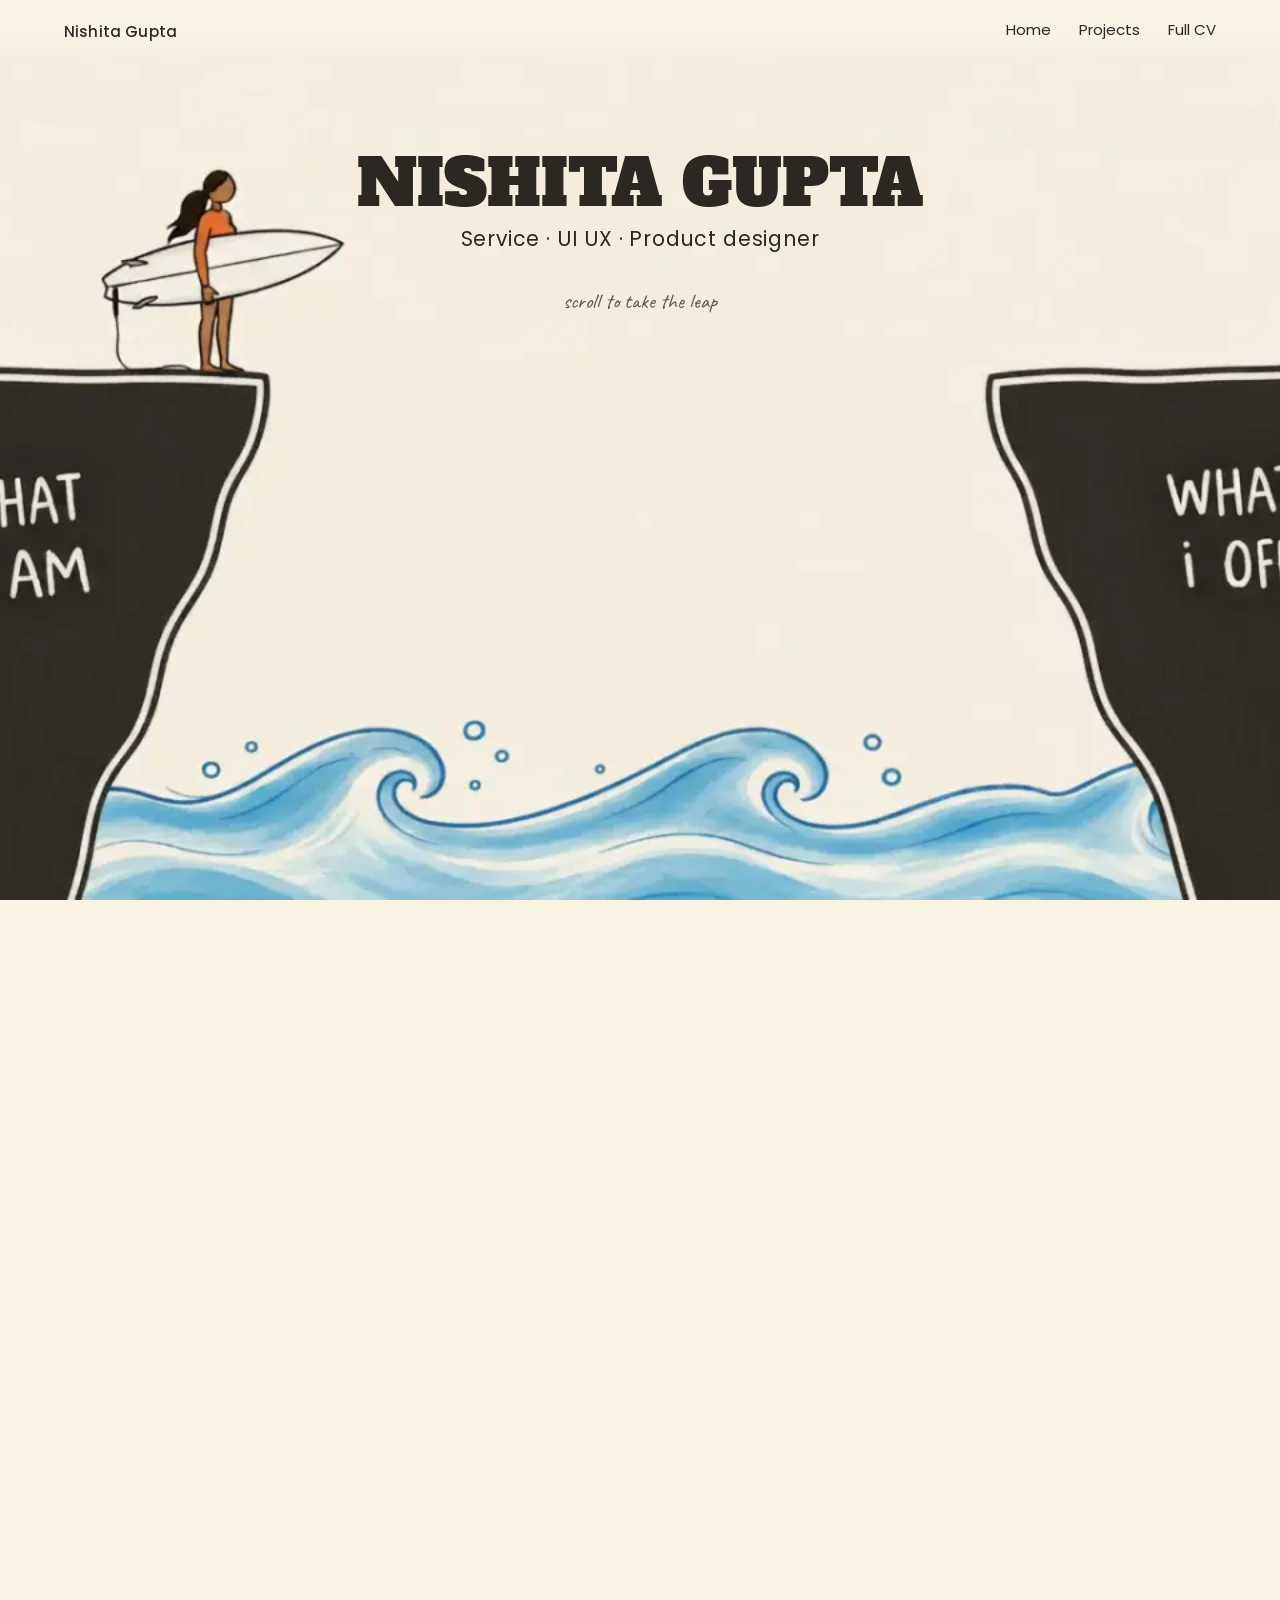
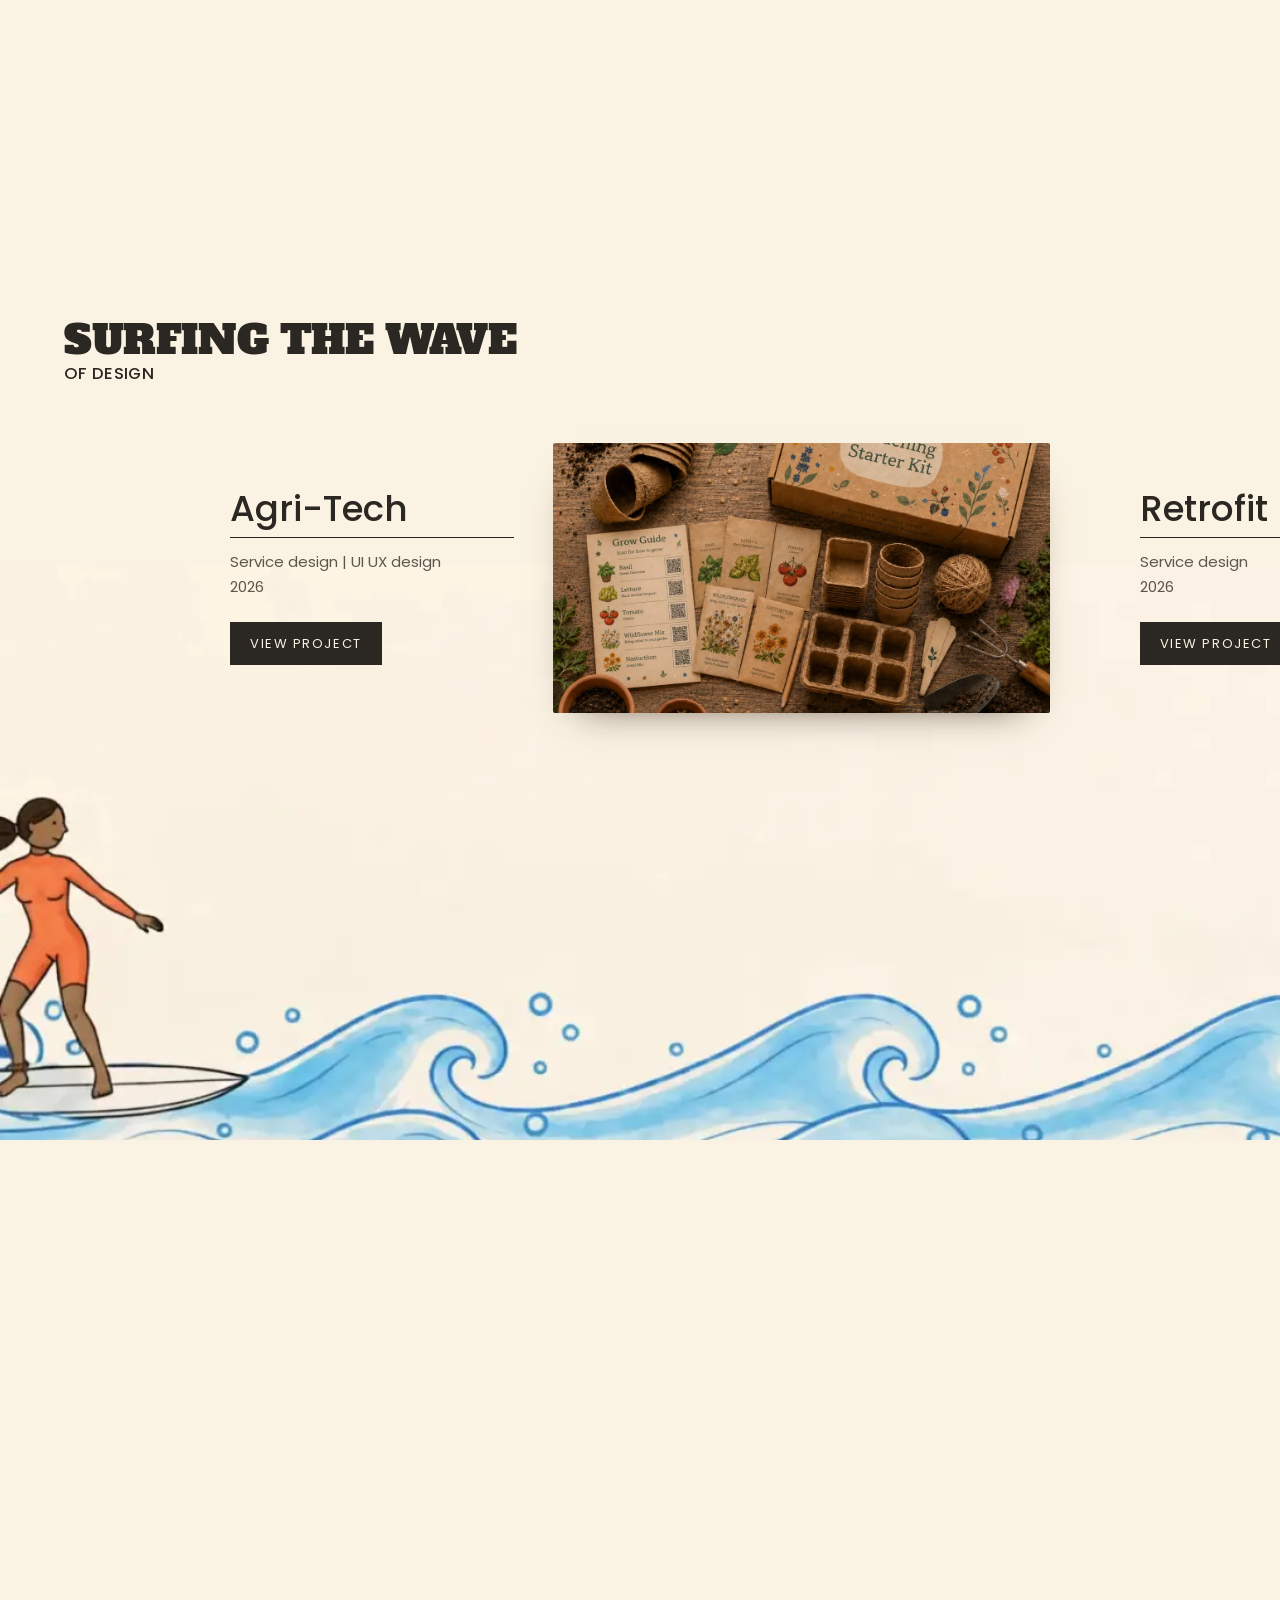
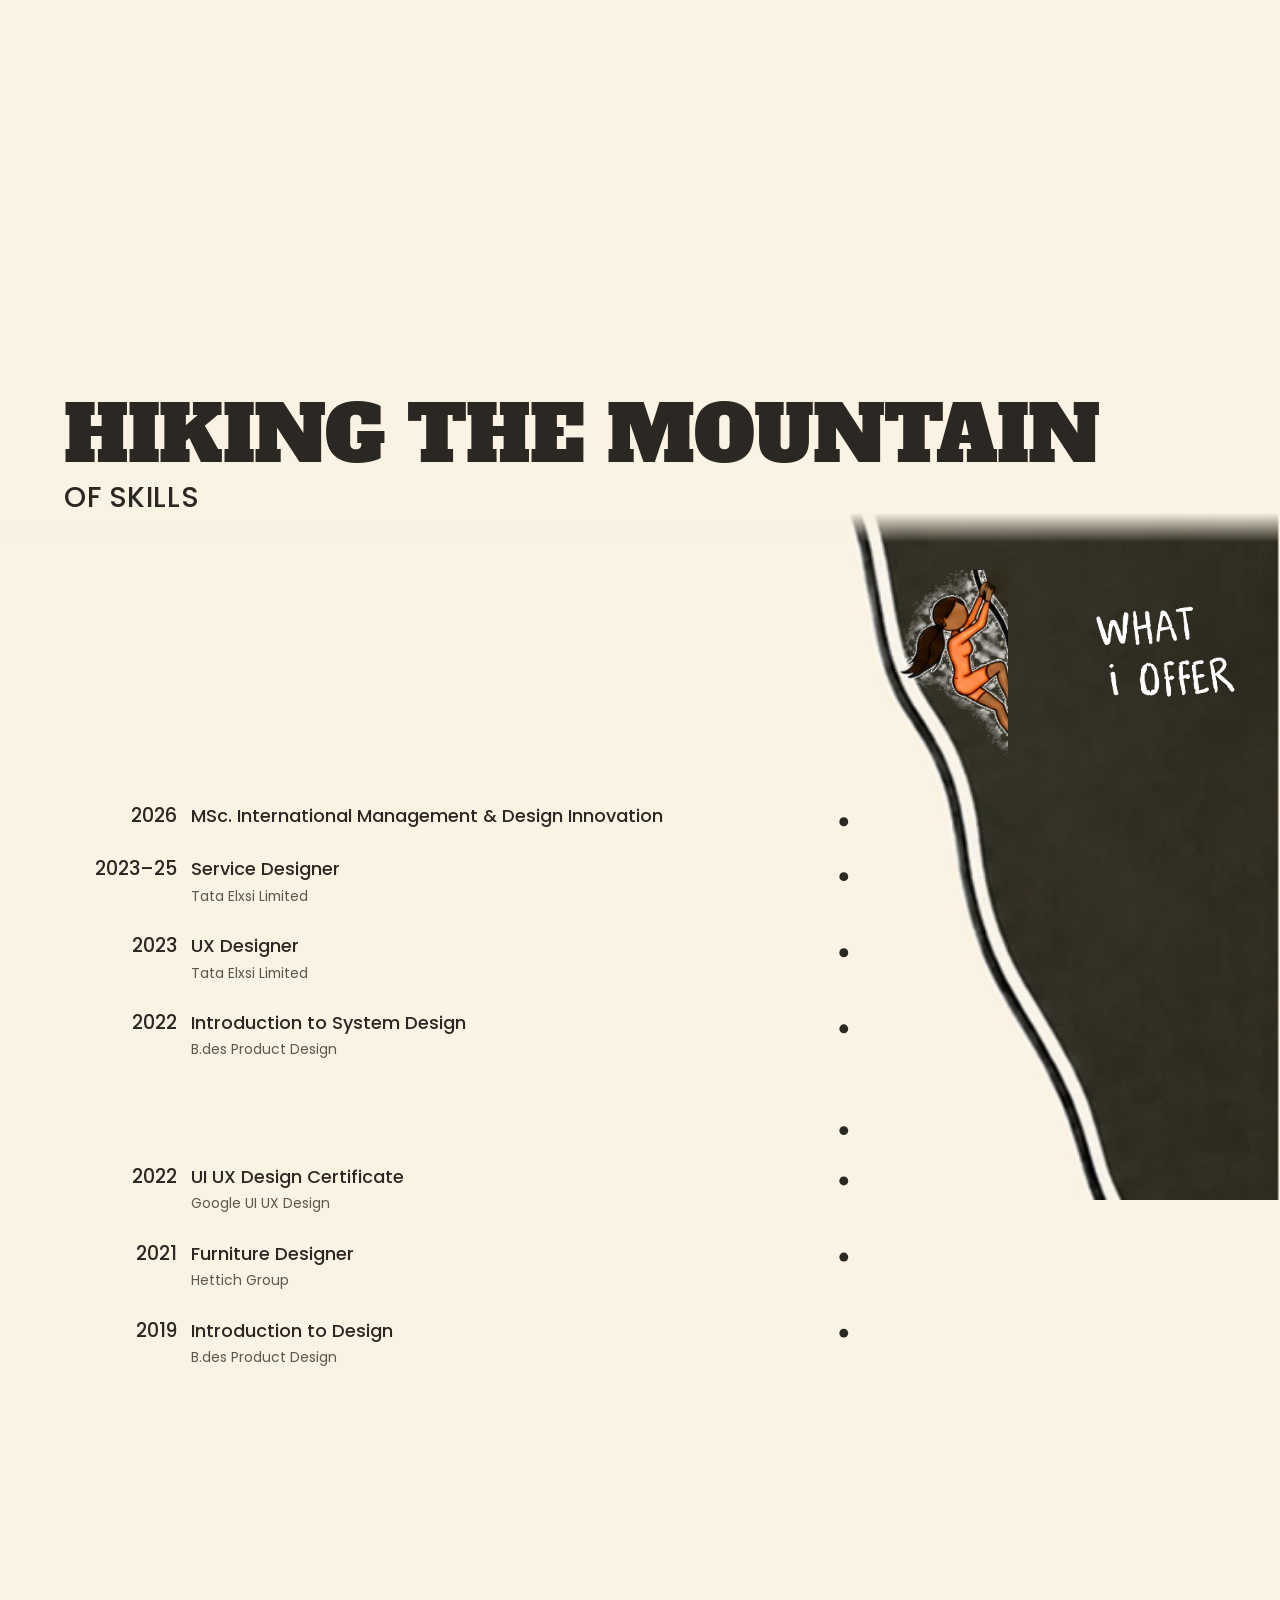
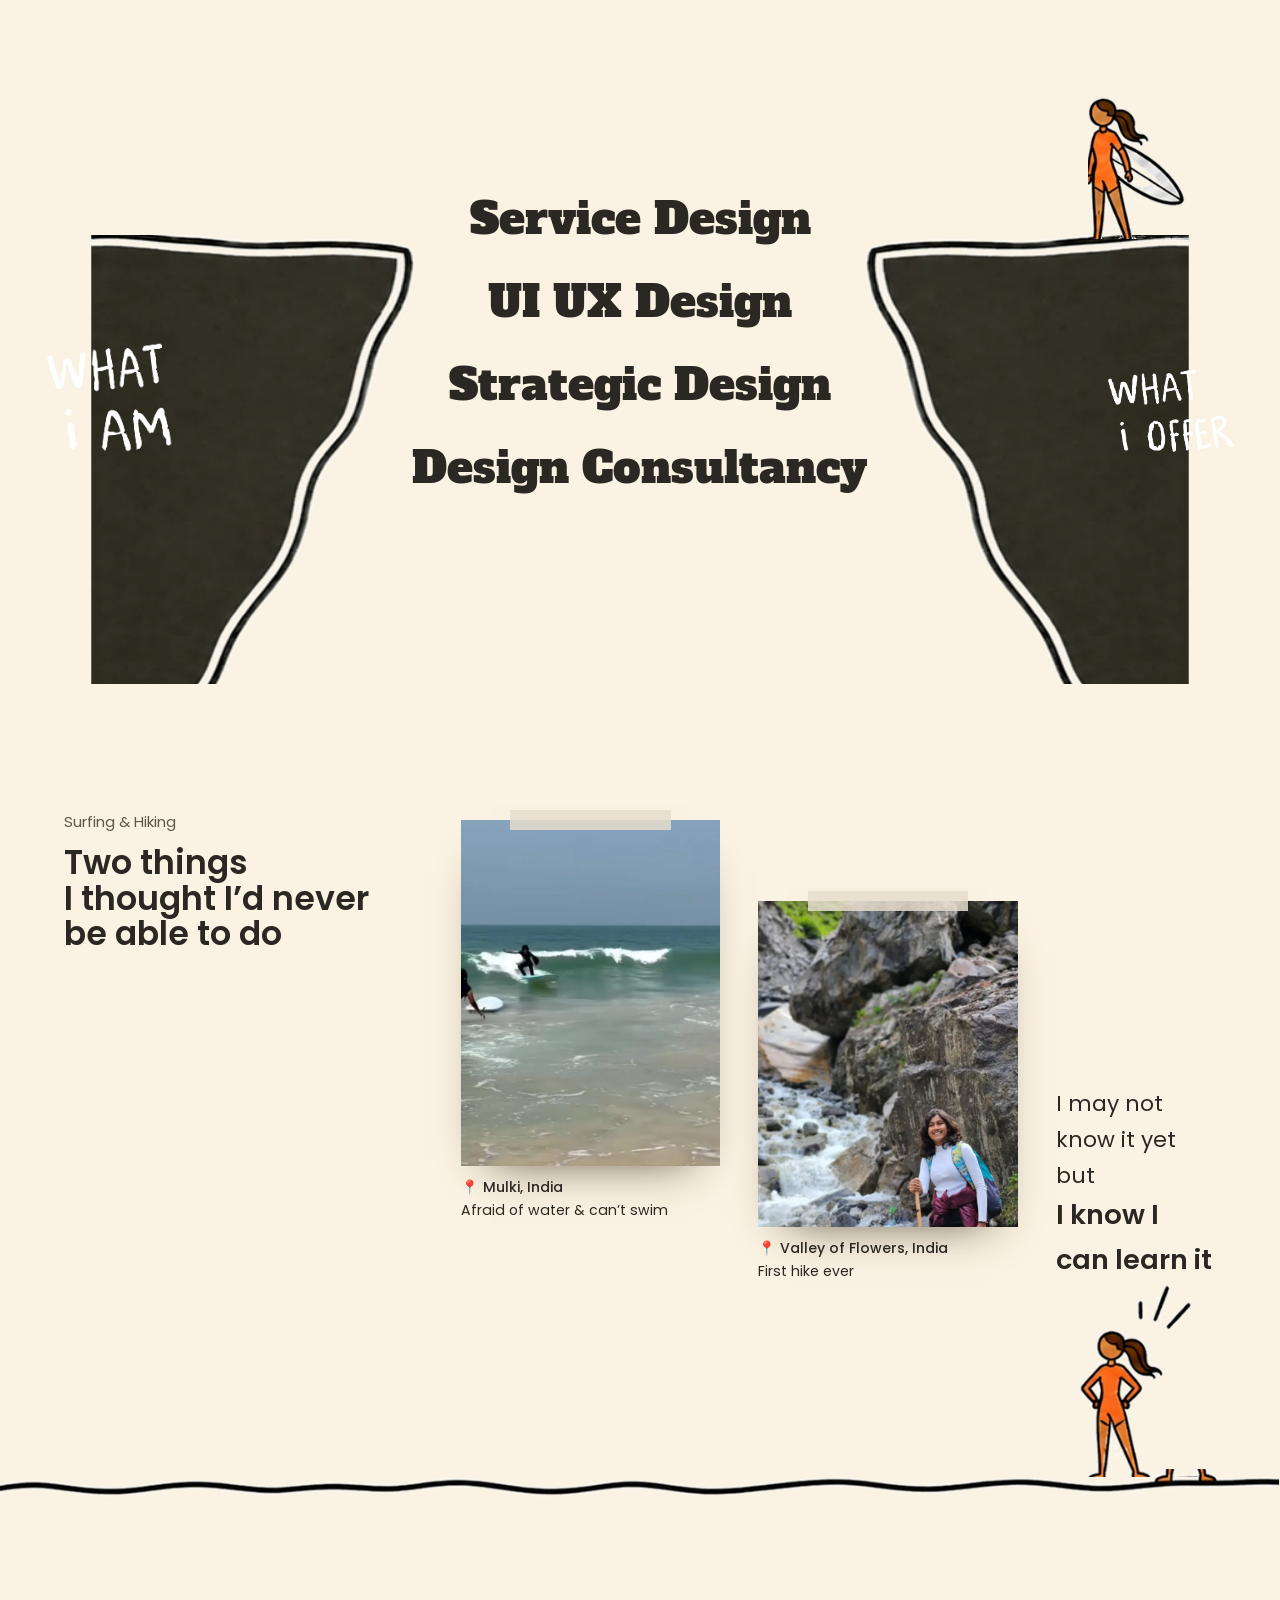
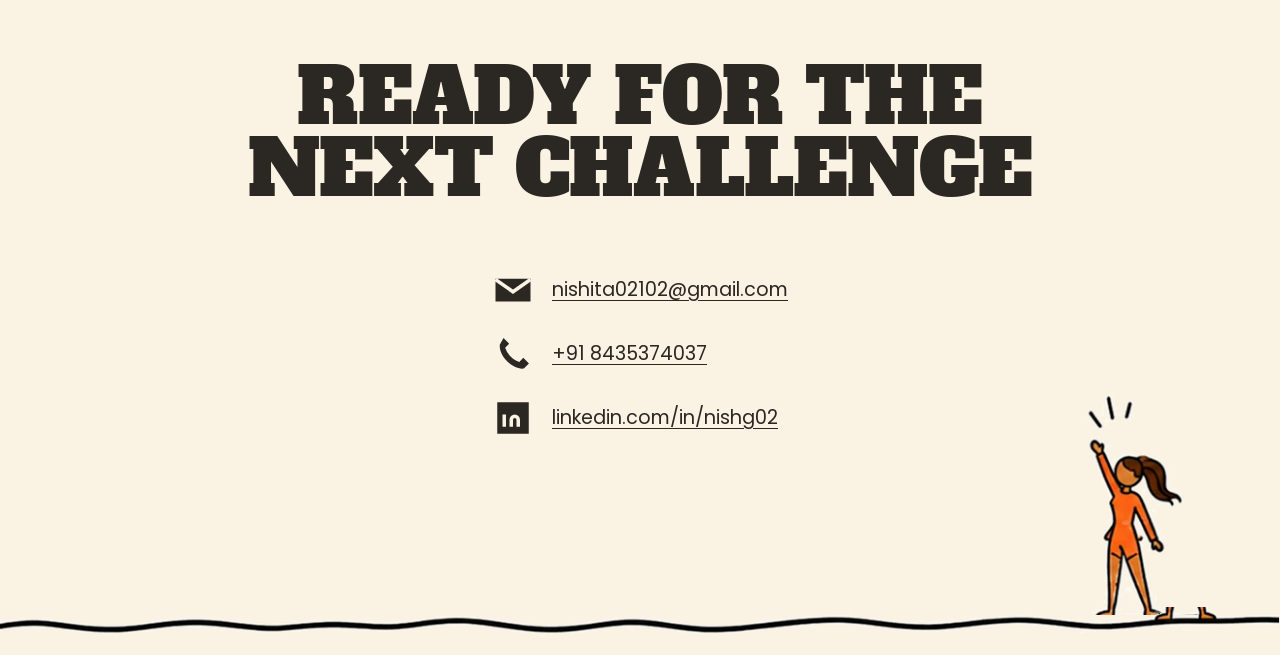
==== site/index.html @ 1ccbdf20 "feat: scroll-driven portfolio built from the Figma storyboard Six acts, scroll as the timeline: - he" ====
<!doctype html>
<html lang="en">
<head>
<meta charset="utf-8">
<meta name="viewport" content="width=device-width, initial-scale=1">
<title>Nishita Gupta — Service, UI UX &amp; Product Designer</title>
<meta name="description" content="Portfolio of Nishita Gupta — service design, UI UX design and product design across agri-tech, healthcare, aviation and tourism.">
<link rel="icon" href="data:image/svg+xml,<svg xmlns='http://www.w3.org/2000/svg' viewBox='0 0 100 100'><text y='.9em' font-size='90'>🏄</text></svg>">
<link rel="preconnect" href="https://fonts.googleapis.com">
<link rel="preconnect" href="https://fonts.gstatic.com" crossorigin>
<link href="https://fonts.googleapis.com/css2?family=Alfa+Slab+One&family=Caveat:wght@600&family=Poppins:wght@300;400;500;600&display=swap" rel="stylesheet">
<link rel="stylesheet" href="style.css">
</head>
<body>
<div class="cursor" id="cursor" aria-hidden="true"></div>

<header class="nav">
  <a class="nav-name" href="#top">Nishita Gupta</a>
  <nav>
    <a href="#top">Home</a>
    <a href="#projects">Projects</a>
    <a href="cv.html">Full CV</a>
  </nav>
</header>

<main id="top">

  <!-- ACT I — the leap ------------------------------------------------ -->
  <section id="hero" aria-label="Introduction">
    <div class="hero-pin">
      <canvas id="film" width="1200" height="675" aria-hidden="true"></canvas>
      <p class="film-loading" id="filmLoading">Paddling out…</p>

      <!-- Hovering a cliff chalks the other half of the answer onto it,
           the way frames 1a and 1b do. -->
      <div class="cliffs" id="cliffs">
        <button class="cliff-zone" data-cliff="am" type="button"
                aria-label="What I am: designer, traveller, painter, adventurer"></button>
        <button class="cliff-zone" data-cliff="offer" type="button"
                aria-label="What I offer: service design, UI UX design, product design"></button>
        <div class="cliff-reveal" data-reveal="am" aria-hidden="true">
          <span>Designer</span><span>Traveller</span><span>Painter</span><span>Adventurer</span>
        </div>
        <div class="cliff-reveal" data-reveal="offer" aria-hidden="true">
          <span>Service design</span><span>UI UX design</span><span>Product design</span>
        </div>
      </div>

      <div class="beats">
        <div class="beat" data-beat="0">
          <h1>Nishita&nbsp;Gupta</h1>
          <p>Service&nbsp;· UI UX&nbsp;· Product designer</p>
          <span class="hint">scroll to take the leap</span>
        </div>
        <div class="beat" data-beat="1">
          <h2 class="chalk-head">What I am</h2>
          <ul class="chalk"><li>Designer</li><li>Traveller</li><li>Painter</li><li>Adventurer</li></ul>
        </div>
        <div class="beat" data-beat="2">
          <h2 class="chalk-head">What I offer</h2>
          <ul class="chalk"><li>Service design</li><li>UI UX design</li><li>Product design</li></ul>
        </div>
      </div>
    </div>
  </section>

  <!-- ACT II — the ride, and the work passing by --------------------- -->
  <section id="projects" aria-label="Projects">
    <div class="proj-pin">
      <canvas id="surf" width="1100" height="619" aria-hidden="true"></canvas>
      <div class="act-head">
        <h2 class="display">Surfing the wave<span>of design</span></h2>
      </div>
      <ol class="track">
        <li class="project">
          <div class="project-text">
            <h3>Agri-Tech</h3>
            <p class="meta">Service design | UI UX design</p>
            <p class="meta">2026</p>
            <a class="btn" href="agri-tech.html">View project</a>
          </div>
          <img src="assets/p-agritech.webp" alt="Gardening starter kit with seed packets and a printed grow guide" loading="lazy" decoding="async" width="1200" height="918">
        </li>
        <li class="project">
          <div class="project-text">
            <h3>Retrofit</h3>
            <p class="meta">Service design</p>
            <p class="meta">2026</p>
            <a class="btn" href="retrofit.html">View project</a>
          </div>
          <img src="assets/p-retrofit.webp" alt="A curved terrace of Victorian sandstone tenements" loading="lazy" decoding="async" width="1200" height="675">
        </li>
        <li class="project">
          <div class="project-text">
            <h3>Healthcare</h3>
            <p class="meta">Space design | System design</p>
            <p class="meta">2025</p>
            <a class="btn" href="healthcare.html">View project</a>
          </div>
          <img src="assets/p-healthcare.webp" alt="A hospital waiting room before and after redesign, with planting and daylight" loading="lazy" decoding="async" width="1200" height="675">
        </li>
        <li class="project">
          <div class="project-text">
            <h3>Gas station</h3>
            <p class="meta">Service design | Rebranding</p>
            <p class="meta">2024</p>
            <a class="btn" href="gas-station.html">View project</a>
          </div>
          <img src="assets/p-gas.webp" alt="Rebranded Indraprastha Gas filling station with a covered waiting area" loading="lazy" decoding="async" width="1200" height="675">
        </li>
        <li class="project">
          <div class="project-text">
            <h3>Aviation</h3>
            <p class="meta">Experience design | Space design</p>
            <p class="meta">2024</p>
            <a class="btn" href="aviation.html">View project</a>
          </div>
          <img src="assets/p-aviation.webp" alt="An Air India aircraft above the clouds at sunset" loading="lazy" decoding="async" width="1200" height="675">
        </li>
        <li class="project">
          <div class="project-text">
            <h3>Tourism</h3>
            <p class="meta">System design | UI design</p>
            <p class="meta">2023</p>
            <a class="btn" href="tourism.html">View project</a>
          </div>
          <img src="assets/p-tourism.webp" alt="Visitors riding elephants up the ramp to Amber Fort" loading="lazy" decoding="async" width="1200" height="675">
        </li>
      </ol>
    </div>
  </section>

  <!-- ACT III — the climb ---------------------------------------------- -->
  <section id="skills" aria-label="Experience and education">
    <div class="act-head">
      <h2 class="display">Hiking the mountain<span>of skills</span></h2>
    </div>

    <div class="rockface-wrap" aria-hidden="true">
      <div class="rockface">
        <img class="cliff" src="assets/cliff.webp" alt="" width="264" height="442">
        <img class="label" src="assets/label-offer.webp" alt="" width="199" height="130">
        <img class="climber" src="assets/pose-climb.webp" alt="" width="137" height="223">
      </div>
    </div>

    <div class="climb">
      <ol class="timeline">
        <li class="reveal"><span class="yr">2026</span><span class="what"><b>MSc. International Management &amp; Design Innovation</b></span></li>
        <li class="reveal"><span class="yr">2023–25</span><span class="what"><b>Service Designer</b><i>Tata Elxsi Limited</i></span></li>
        <li class="reveal"><span class="yr">2023</span><span class="what"><b>UX Designer</b><i>Tata Elxsi Limited</i></span></li>
        <li class="reveal"><span class="yr">2022</span><span class="what"><b>Introduction to System Design</b><i>B.des Product Design</i></span></li>
        <li class="reveal"><span class="yr">2022</span><span class="what"><b>UI UX Designer</b><i>Super Human Race</i></span></li>
        <li class="reveal"><span class="yr">2022</span><span class="what"><b>UI UX Design Certificate</b><i>Google UI UX Design</i></span></li>
        <li class="reveal"><span class="yr">2021</span><span class="what"><b>Furniture Designer</b><i>Hettich Group</i></span></li>
        <li class="reveal"><span class="yr">2019</span><span class="what"><b>Introduction to Design</b><i>B.des Product Design</i></span></li>
      </ol>

      <svg class="ropes" aria-hidden="true"></svg>
    </div>
  </section>

  <!-- ACT IV — what I offer -------------------------------------------- -->
  <section id="services" aria-label="Services">
    <div class="gorge">
      <img class="cliff cliff-l" src="assets/cliff.webp" alt="" width="310" height="478" aria-hidden="true">
      <img class="label label-l" src="assets/label-am.webp" alt="What I am" width="151" height="130">
      <ul class="services">
        <li class="reveal">Service Design</li>
        <li class="reveal">UI UX Design</li>
        <li class="reveal">Strategic Design</li>
        <li class="reveal">Design Consultancy</li>
      </ul>
      <img class="cliff cliff-r" src="assets/cliff.webp" alt="" width="310" height="478" aria-hidden="true">
      <img class="label label-r" src="assets/label-offer.webp" alt="What I offer" width="199" height="130">
      <img class="stander" src="assets/pose-stand.webp" alt="" width="125" height="180" aria-hidden="true">
    </div>
  </section>

  <!-- ACT V — off the clock -------------------------------------------- -->
  <section id="personal" aria-label="Outside work">
    <div class="personal-grid">
      <div class="personal-intro reveal">
        <p class="kicker">Surfing &amp; Hiking</p>
        <h2>Two things<br>I thought I’d never<br>be able to do</h2>
      </div>
      <figure class="polaroid reveal" style="--tilt:-2deg">
        <img src="assets/photo-surf.webp" alt="Learning to surf in the shallows at Mulki" loading="lazy" decoding="async" width="435" height="580">
        <figcaption><span class="pin">Mulki, India</span>Afraid of water &amp; can’t swim</figcaption>
      </figure>
      <figure class="polaroid polaroid-low reveal" style="--tilt:1.5deg">
        <img src="assets/photo-hike.webp" alt="Standing beside a rocky stream on a first hike in the Valley of Flowers" loading="lazy" decoding="async" width="642" height="807">
        <figcaption><span class="pin">Valley of Flowers, India</span>First hike ever</figcaption>
      </figure>
      <p class="personal-outro reveal">I may not know it yet but<br><b>I know I can learn it</b></p>
    </div>
    <img class="hips" src="assets/pose-hips.webp" alt="" width="156" height="234" aria-hidden="true">
    <img class="squiggle" src="assets/squiggle.webp" alt="" width="1440" height="54" aria-hidden="true">
  </section>

  <!-- ACT VI — the next challenge --------------------------------------- -->
  <section id="contact" aria-label="Contact">
    <h2 class="display center">Ready for the<br>next challenge</h2>
    <ul class="contact">
      <li><svg viewBox="0 0 24 24" aria-hidden="true"><path d="M2 5.5h20v13H2z"/><path d="M2 6l10 7 10-7" class="stroke"/></svg>
        <a href="mailto:nishita02102@gmail.com">nishita02102@gmail.com</a></li>
      <li><svg viewBox="0 0 24 24" aria-hidden="true"><path d="M6.6 2.9l3.2 3.2-2.3 2.3a13 13 0 008.1 8.1l2.3-2.3 3.2 3.2-2.9 2.9c-6.3.9-14.6-7.4-13.7-13.7z"/></svg>
        <a href="tel:+918435374037">+91 8435374037</a></li>
      <li><svg viewBox="0 0 24 24" aria-hidden="true"><path d="M3 3h18v18H3z"/><path d="M7 10v7M7 7v.01M11 17v-4a2 2 0 014 0v4" class="knock"/></svg>
        <a href="https://www.linkedin.com/in/nishg02/" target="_blank" rel="noopener">linkedin.com/in/nishg02</a></li>
    </ul>
    <img class="pointer" src="assets/pose-point.webp" alt="" width="138" height="248" aria-hidden="true">
    <img class="squiggle" src="assets/squiggle.webp" alt="" width="1440" height="54" aria-hidden="true">
  </section>

</main>
<script src="main.js" type="module"></script>
</body>
</html>
---- site/style.css ----
/* Nishita Gupta — portfolio. Hand-drawn storyboard, scroll as the timeline. */

:root {
  --paper:   #faf2e2;
  --ink:     #2b2722;
  --ink-soft:#5d564c;
  --orange:  #e8622a;
  --sea:     #2e7fb8;
  --rule:    #ddd2bb;

  --gutter: clamp(20px, 5vw, 96px);
  --wide:   1240px;
  --display: "Alfa Slab One", Georgia, serif;
  --body:    "Poppins", system-ui, sans-serif;
  --hand:    "Caveat", cursive;
}

/* The artwork is cream paper end to end; a dark repaint would misread it. */
html { color-scheme: light; scroll-behavior: smooth; }

*, *::before, *::after { box-sizing: border-box; }

body {
  margin: 0;
  background: var(--paper);
  color: var(--ink);
  font: 400 clamp(15px, 1.05vw, 17px)/1.65 var(--body);
  overflow-x: clip;
}

img { max-width: 100%; height: auto; display: block; }

h1, h2, h3 { margin: 0; line-height: 1.08; text-wrap: balance; }

.display {
  font: 400 clamp(38px, 6vw, 86px)/0.94 var(--display);
  letter-spacing: -0.01em;
  text-transform: uppercase;
}
.display span {
  display: block;
  font: 500 clamp(18px, 2.2vw, 32px)/1.2 var(--body);
  letter-spacing: 0.02em;
  margin-top: 0.35em;
}
.display.center { text-align: center; }

a { color: inherit; }

:where(a, .btn):focus-visible {
  outline: 3px solid var(--orange);
  outline-offset: 3px;
  border-radius: 2px;
}

/* ---------- the cursor --------------------------------------------- */
/* A white disc in difference blend: whatever it passes over reads inverted
   inside it — dark on the paper, bright on the cliffs and the sea. */
.cursor {
  position: fixed;
  top: 0;
  left: 0;
  width: 26px;
  height: 26px;
  margin: -13px 0 0 -13px;
  border-radius: 50%;
  background: #fff;
  mix-blend-mode: difference;
  pointer-events: none;
  z-index: 999;
  opacity: 0;
  transform: translate3d(-100px, -100px, 0);
  transition: width .2s ease, height .2s ease, margin .2s ease, opacity .2s;
  will-change: transform;
}
.cursor.live { opacity: 1; }
.cursor.big { width: 62px; height: 62px; margin: -31px 0 0 -31px; }

/* Only take over the pointer where there is a real one to take over. */
@media (hover: hover) and (pointer: fine) {
  html.has-cursor,
  html.has-cursor * { cursor: none; }
}
@media (hover: none), (pointer: coarse) { .cursor { display: none; } }

/* ---------- the cliffs answer back --------------------------------- */
.cliffs {
  position: absolute;
  inset: 0;
  z-index: 4;
  opacity: 0;
  transition: opacity .3s;
}
.cliffs.reachable { opacity: 1; }
.cliffs:not(.reachable) { pointer-events: none; }

.cliff-zone {
  position: absolute;
  margin: 0;
  padding: 0;
  border: 0;
  background: none;
  appearance: none;
}
.cliff-zone:focus-visible { outline: 3px solid var(--orange); outline-offset: -4px; }

.cliff-reveal {
  --rock: #2f2c26;
  position: absolute;
  display: grid;
  align-content: center;
  gap: 0.1em;
  padding: 0 0.3em;
  color: #fdfbf4;
  font: 600 clamp(15px, 1.55vw, 27px)/1.34 var(--hand);
  background: var(--rock);
  /* the glow melts the panel's edges into the rock behind it */
  box-shadow: 0 0 26px 24px var(--rock);
  opacity: 0;
  transform: translateY(5px);
  transition: opacity .28s ease, transform .28s ease;
  pointer-events: none;
}
.cliff-reveal.show { opacity: 1; transform: none; }

/* ---------- nav ---------------------------------------------------- */
.nav {
  position: fixed;
  inset: 0 0 auto 0;
  z-index: 50;
  display: flex;
  justify-content: space-between;
  align-items: center;
  gap: 24px;
  padding: 18px var(--gutter);
  background: linear-gradient(var(--paper) 55%, transparent);
}
.nav-name { font-weight: 500; text-decoration: none; letter-spacing: 0.01em; }
.nav nav { display: flex; gap: clamp(14px, 2.2vw, 34px); }
.nav nav a {
  text-decoration: none;
  padding-bottom: 2px;
  border-bottom: 1.5px solid transparent;
}
.nav nav a:hover { border-bottom-color: var(--ink); }

/* ---------- act I: the scrubbed leap -------------------------------- */
#hero { height: 560vh; }

.hero-pin {
  position: sticky;
  top: 0;
  height: 100svh;
  display: grid;
  place-items: center;
  overflow: hidden;
}
#film {
  position: absolute;
  inset: 0;
  width: 100%;
  height: 100%;
  object-fit: cover;
}
.film-loading {
  position: absolute;
  bottom: 8vh;
  font: 400 18px/1 var(--hand);
  color: var(--ink-soft);
  transition: opacity .4s;
}
.film-loading[hidden] { display: block; opacity: 0; pointer-events: none; }

.beats { position: relative; width: min(var(--wide), 90vw); height: 100%; }
.beat {
  position: absolute;
  inset: 0;
  display: grid;
  align-content: start;
  padding-top: clamp(80px, 17vh, 190px);
  justify-items: center;
  text-align: center;
  gap: 6px;
  opacity: 0;
  transform: translateY(14px);
  transition: opacity .45s ease, transform .45s ease;
  pointer-events: none;
}
.beat.on { opacity: 1; transform: none; }
.beat h1 { font: 400 clamp(32px, 5vw, 72px)/0.98 var(--display); text-transform: uppercase; }
.beat p  { margin: 0; font-size: clamp(15px, 1.6vw, 21px); letter-spacing: 0.04em; }
.hint {
  margin-top: 1.4em;
  font: 400 21px/1 var(--hand);
  color: var(--ink-soft);
  animation: bob 2.4s ease-in-out infinite;
}
@keyframes bob { 50% { transform: translateY(7px); } }

.chalk-head {
  font: 400 clamp(26px, 3.4vw, 48px)/1 var(--display);
  text-transform: uppercase;
  margin-bottom: 0.4em;
}
.chalk { list-style: none; margin: 0; padding: 0; }
.chalk li { font: 600 clamp(24px, 3.2vw, 44px)/1.35 var(--hand); }

/* ---------- act II: the ride, and the work passing by ---------------- */
section { position: relative; }

/* The act is one pinned frame. Scrolling rides the surf film forward and
   pulls the work past her, right to left, the way she is travelling. */
#projects { height: 540svh; }

.proj-pin {
  position: sticky;
  top: 0;
  height: 100svh;
  overflow: hidden;
}

/* The ride hangs below the fold: the film's bottom is only open water, and
   dropping it puts the surfer low enough for the work to pass above her. */
#surf {
  position: absolute;
  inset: auto 0 -14vh 0;
  width: 100%;
  height: 78svh;
  object-fit: cover;
  object-position: bottom;
}

/* The skills act scrolls its heading with the page; the ride pins its own. */
.act-head {
  position: sticky;
  top: 0;
  z-index: 5;
  padding: clamp(74px, 11vh, 132px) var(--gutter) clamp(20px, 3vh, 38px);
  pointer-events: none;
  background: linear-gradient(var(--paper) 88%, transparent);
}
#projects .act-head {
  position: absolute;
  inset: 0 auto auto 0;
  z-index: 3;
  padding: clamp(66px, 9vh, 92px) var(--gutter) 0;
  background: none;
}
#projects .display { font-size: clamp(26px, 3.2vw, 46px); }
#projects .display span { font-size: clamp(14px, 1.3vw, 19px); margin-top: 0.25em; }

.track {
  position: absolute;
  top: clamp(165px, 21vh, 200px);
  left: 0;
  z-index: 2;
  display: flex;
  align-items: center;
  gap: clamp(46px, 7vw, 120px);
  height: clamp(250px, 33vh, 310px);
  margin: 0;
  /* symmetric lead-in and run-out, so the first and last card each come to
     rest in the middle of the frame */
  padding-inline: calc((100vw - min(72vw, 820px)) / 2);
  list-style: none;
  will-change: transform;
}

.project {
  flex: 0 0 min(72vw, 820px);
  display: grid;
  grid-template-columns: minmax(165px, 4fr) 7fr;
  gap: clamp(20px, 3vw, 48px);
  align-items: center;
}
.project h3 { font-size: clamp(24px, 2.8vw, 40px); font-weight: 500; }
.project h3::after {
  content: "";
  display: block;
  height: 1.5px;
  background: var(--ink);
  margin: 8px 0 12px;
}
.meta { margin: 0; color: var(--ink-soft); }
.project img {
  max-height: clamp(180px, 30vh, 280px);
  width: 100%;
  object-fit: cover;
  border-radius: 2px;
  box-shadow: 0 18px 40px -28px #4a3b2a;
}

.btn {
  display: inline-block;
  margin-top: 22px;
  padding: 11px 20px;
  background: var(--ink);
  color: var(--paper);
  font-size: 13px;
  letter-spacing: 0.12em;
  text-transform: uppercase;
  text-decoration: none;
  transition: background .2s;
}
.btn:hover { background: var(--orange); }

/* ---------- act III: the climb --------------------------------------- */
#skills { padding-bottom: clamp(60px, 12vh, 140px); }

.climb {
  position: relative;
  max-width: var(--wide);
  margin-inline: auto;
  padding: calc(var(--head, 220px) + 16px) var(--gutter) 0;
  /* the rock is pinned to the viewport edge, so just reserve room for it */
  padding-right: max(var(--gutter), min(34vw, 430px));
}
.timeline { list-style: none; margin: 0; padding: 0; display: grid; gap: clamp(14px, 2.4vh, 30px); }
.timeline li { display: grid; grid-template-columns: 6.2em 1fr; gap: 14px; align-items: baseline; }
.timeline .yr { text-align: right; font-weight: 500; font-size: clamp(16px, 1.5vw, 21px); white-space: nowrap; }
.timeline .what b { display: block; font-weight: 500; font-size: clamp(15px, 1.4vw, 20px); }
.timeline .what i { font-style: normal; color: var(--ink-soft); font-size: 0.92em; }

.ropes {
  position: absolute;
  inset: 0;
  width: 100%;
  height: 100%;
  pointer-events: none;
}
.ropes path { fill: none; stroke: var(--ink); stroke-width: 1.4; }
.ropes circle { fill: var(--ink); }

/* A pinned backdrop: the rock holds the right of the frame while the
   timeline scrolls past it, exactly as it does in the storyboard. The
   wrapper bounds the sticky travel to this act and nothing beyond it. */
.rockface-wrap {
  position: absolute;
  inset: 0;
  z-index: 0;
  pointer-events: none;
}
.rockface {
  position: sticky;
  top: 0;
  height: 100svh;
  width: min(38vw, 520px);
  margin-left: auto;
}
.rockface img { max-width: none; }
.rockface .cliff {
  position: absolute;
  inset: 0;
  width: 100%;
  height: 100%;
  object-fit: fill;
}
.rockface .label {
  position: absolute;
  right: 9%;
  top: 34%;
  width: clamp(96px, 11vw, 170px);
  z-index: 1;
}
.rockface .climber {
  position: absolute;
  right: 56%;
  top: 30%;
  width: clamp(84px, 9vw, 145px);
}

/* ---------- act IV: what I offer -------------------------------------- */
#services { padding: clamp(60px, 14vh, 170px) 0 0; }

.gorge {
  position: relative;
  min-height: min(82vh, 680px);
  display: grid;
  place-items: center;
  overflow: hidden;
}
.gorge .cliff {
  position: absolute;
  bottom: 0;
  height: 66%;
  width: min(26vw, 330px);
  max-width: none;
  object-fit: fill;
}
.cliff-l { left: 0; transform: scaleX(-1) translateX(var(--part, 0px)); }
.cliff-r { right: 0; transform: translateX(var(--part, 0px)); }
.gorge .label { position: absolute; bottom: 34%; width: clamp(88px, 10vw, 148px); }
.label-l { left: clamp(14px, 3.5vw, 54px); }
.label-r { right: clamp(14px, 3.5vw, 54px); }

.services { list-style: none; margin: 0; padding: 0 var(--gutter); text-align: center; }
.services li {
  font: 400 clamp(22px, 3.4vw, 46px)/1.9 var(--display);
  text-transform: none;
}
.gorge .stander {
  position: absolute;
  bottom: 65.4%;
  right: clamp(40px, 7vw, 120px);
  width: clamp(72px, 8vw, 125px);
}

/* ---------- act V: off the clock -------------------------------------- */
#personal { padding: clamp(70px, 14vh, 170px) var(--gutter) clamp(180px, 26vh, 280px); }

.personal-grid {
  max-width: var(--wide);
  margin-inline: auto;
  display: grid;
  grid-template-columns: repeat(12, 1fr);
  gap: clamp(20px, 3vw, 46px);
  align-items: start;
}
.personal-intro { grid-column: 1 / 5; }
.kicker { margin: 0 0 10px; color: var(--ink-soft); }
.personal-intro h2 { font-size: clamp(22px, 2.6vw, 34px); font-weight: 600; }

.polaroid { margin: 0; grid-column: 5 / 8; transform: rotate(var(--tilt)); }
.polaroid-low { grid-column: 8 / 11; margin-top: clamp(40px, 9vh, 110px); }
.polaroid img { box-shadow: 0 22px 45px -30px #4a3b2a; }
.polaroid::before {
  content: "";
  display: block;
  width: 62%;
  height: 20px;
  margin: 0 auto -10px;
  background: #e6ddcd;
  opacity: .85;
  position: relative;
  z-index: 1;
}
.polaroid figcaption { margin-top: 10px; font-size: 0.94em; }
.pin { display: block; font-weight: 500; }
.pin::before { content: "📍 "; }

.personal-outro {
  grid-column: 11 / -1;
  align-self: end;
  margin: clamp(100px, 20vh, 230px) 0 0;
  font-size: clamp(16px, 1.7vw, 22px);
}
.personal-outro b { font-size: 1.25em; font-weight: 600; }

.hips { position: absolute; right: clamp(20px, 6vw, 110px); bottom: 40px; width: clamp(90px, 10vw, 156px); }

.squiggle {
  position: absolute;
  inset: auto 0 0 0;
  width: 100%;
  height: auto;
}

/* ---------- act VI: contact -------------------------------------------- */
#contact { padding: clamp(80px, 16vh, 190px) var(--gutter) clamp(160px, 24vh, 250px); }

.contact {
  list-style: none;
  margin: clamp(40px, 7vh, 80px) auto 0;
  padding: 0;
  display: grid;
  gap: 22px;
  width: max-content;
  max-width: 100%;
}
.contact li { display: flex; align-items: center; gap: 18px; }
.contact svg { flex: none; width: 42px; height: 42px; fill: var(--ink); }
.contact svg .stroke, .contact svg .knock { fill: none; stroke: var(--paper); stroke-width: 2; }
.contact a { font-size: clamp(15px, 1.5vw, 21px); text-decoration-thickness: 1px; text-underline-offset: 4px; }
.contact a:hover { color: var(--orange); }

.pointer { position: absolute; right: clamp(20px, 6vw, 110px); bottom: 40px; width: clamp(90px, 10vw, 138px); }

/* ---------- reveal on enter --------------------------------------------- */
.reveal { opacity: 0; transform: translateY(26px); transition: opacity .6s ease, transform .6s ease; }
.reveal.in { opacity: 1; transform: none; }

/* ---------- narrow screens ---------------------------------------------- */
@media (max-width: 860px) {
  #film { object-fit: contain; }
  #hero { height: 420vh; }
  .beat { padding-top: 84px; }
  #surf { height: 46svh; }
  /* A narrow screen can't crop the film sideways without losing her, so it
     runs full width as a shallow band, the way the storyboard draws it. */
  #surf { inset: auto 0 -26px 0; width: 100%; height: auto; }
  #projects { height: 460svh; }
  #projects .display { font-size: clamp(24px, 7vw, 34px); }
  .track { top: 190px; height: 48svh; gap: 30px; padding-inline: calc((100vw - 84vw) / 2); }
  .project { flex-basis: 84vw; grid-template-columns: 1fr; align-content: center; gap: 14px; }
  .project img { max-height: 24vh; }
  .btn { margin-top: 14px; }
  .personal-grid { gap: 22px; }
  .personal-intro { grid-column: 1 / -1; }
  .polaroid { grid-column: 1 / 7; }
  .polaroid-low { grid-column: 7 / -1; }
  /* no room to read over the rock, so it becomes a banner above the list */
  .climb { padding: 10px var(--gutter) 0; }
  .rockface-wrap { position: static; height: 300px; overflow: hidden; }
  .ropes { display: none; }
  .rockface { position: relative; width: 60vw; height: 300px; }
  .rockface .climber { right: 56%; top: 30%; width: 84px; }
  .rockface .label { right: 10%; top: 34%; width: 108px; }
  .gorge .cliff { width: 34vw; height: 52%; }
  .gorge .stander { right: 7vw; bottom: 51.5%; width: 66px; }
  .gorge .label { bottom: 24%; }
  .services li { line-height: 1.6; }
  .personal-grid { grid-template-columns: 1fr 1fr; }
  .personal-intro, .personal-outro { grid-column: 1 / -1; }
  .polaroid { grid-column: 1; }
  .polaroid-low { grid-column: 2; }
  .personal-outro { margin-top: 40px; }
  .hips, .pointer { position: static; margin: 40px auto 0; }
}

@media (prefers-reduced-motion: reduce) {
  html { scroll-behavior: auto; }
  .beat { position: static; opacity: 1; transform: none; }
  .beats { height: auto; }
  .reveal { opacity: 1; transform: none; transition: none; }
  .hint { animation: none; }
  #hero { height: auto; }
  .hero-pin { position: static; height: auto; padding: 120px 0 60px; }
  #film { position: static; height: auto; }

  /* Nothing is pinned, so the act lays itself out and the work is swipeable. */
  #projects { height: auto; }
  .proj-pin { position: static; height: auto; overflow: visible; }
  #surf { position: static; height: auto; }
  #projects .act-head { position: static; padding-bottom: 20px; }
  .track {
    position: static;
    height: auto;
    padding-block: 24px 40px;
    overflow-x: auto;
    transform: none !important;
  }
}


/* ---------- case studies -------------------------------------------- */
.case-body {
  max-width: 820px;
  margin-inline: auto;
  padding: clamp(112px, 15vh, 160px) var(--gutter) clamp(80px, 12vh, 140px);
}

.back {
  display: inline-block;
  margin-bottom: clamp(28px, 5vh, 52px);
  font-size: 0.95em;
  text-decoration: none;
  border-bottom: 1.5px solid transparent;
}
.back::before { content: "\2190\00a0"; }
.back:hover { border-bottom-color: var(--ink); }

.case-meta { margin: 0 0 14px; color: var(--ink-soft); letter-spacing: 0.02em; }
.case-head h1 {
  font: 400 clamp(30px, 4.6vw, 58px)/1.05 var(--display);
  text-transform: uppercase;
  margin-bottom: 0.45em;
}
.lede { margin: 0; font-size: clamp(17px, 1.5vw, 22px); line-height: 1.55; }

.case-hero {
  width: 100%;
  margin: clamp(34px, 6vh, 64px) 0 clamp(20px, 4vh, 44px);
  border-radius: 2px;
  box-shadow: 0 22px 48px -32px #4a3b2a;
}

.case-section { margin-top: clamp(38px, 6vh, 68px); }
.case-section h2 {
  font-size: clamp(20px, 2.1vw, 28px);
  font-weight: 600;
  margin-bottom: 0.6em;
}
.case-section p { margin: 0 0 1em; max-width: 68ch; }

.case-list { margin: 0; padding: 0; list-style: none; max-width: 68ch; }
.case-list li {
  position: relative;
  padding: 10px 0 10px 26px;
  border-top: 1px solid var(--rule);
}
.case-list li:last-child { border-bottom: 1px solid var(--rule); }
.case-list li::before {
  content: "";
  position: absolute;
  left: 2px;
  top: 1.15em;
  width: 7px;
  height: 7px;
  border-radius: 50%;
  background: var(--orange);
}

.case-next {
  display: flex;
  flex-wrap: wrap;
  gap: 14px;
  margin-top: clamp(56px, 9vh, 96px);
}
.btn-ghost {
  background: none;
  color: var(--ink);
  border: 1.5px solid var(--ink);
}
.btn-ghost:hover { background: var(--ink); color: var(--paper); }
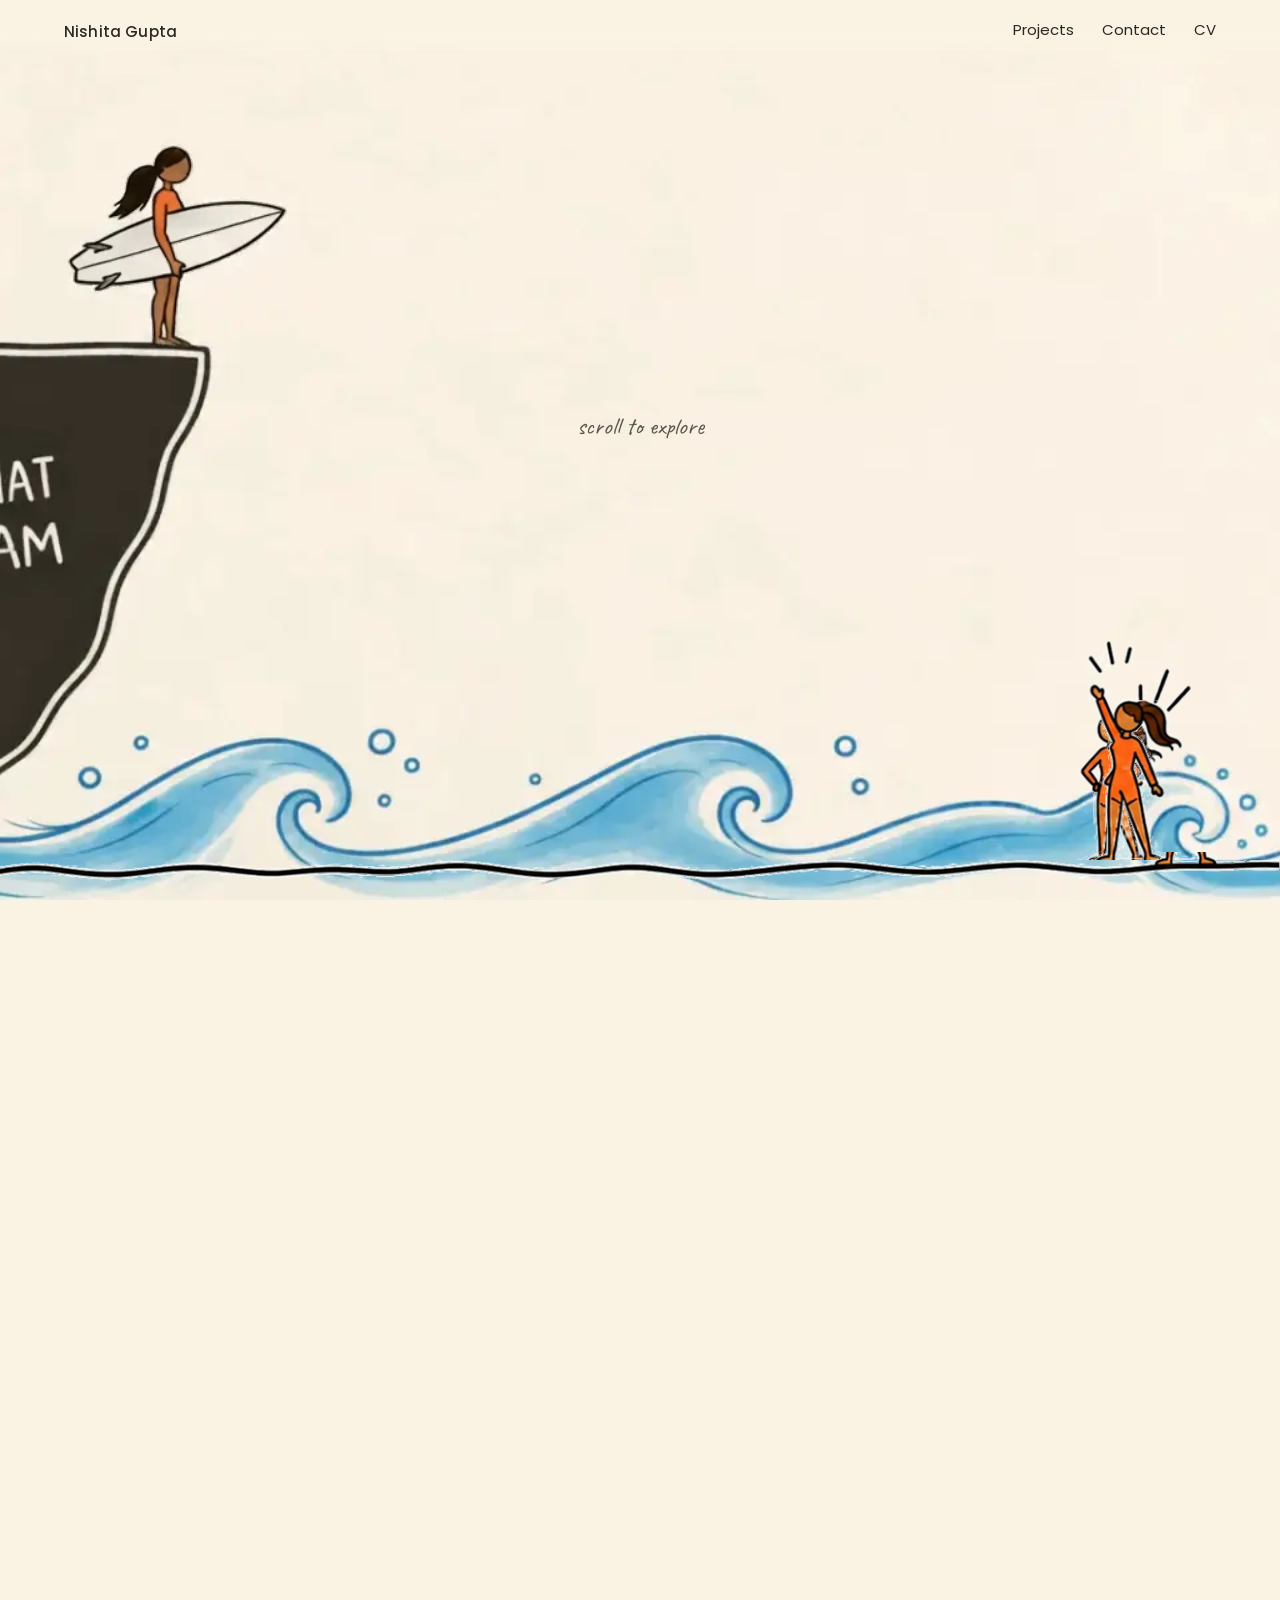
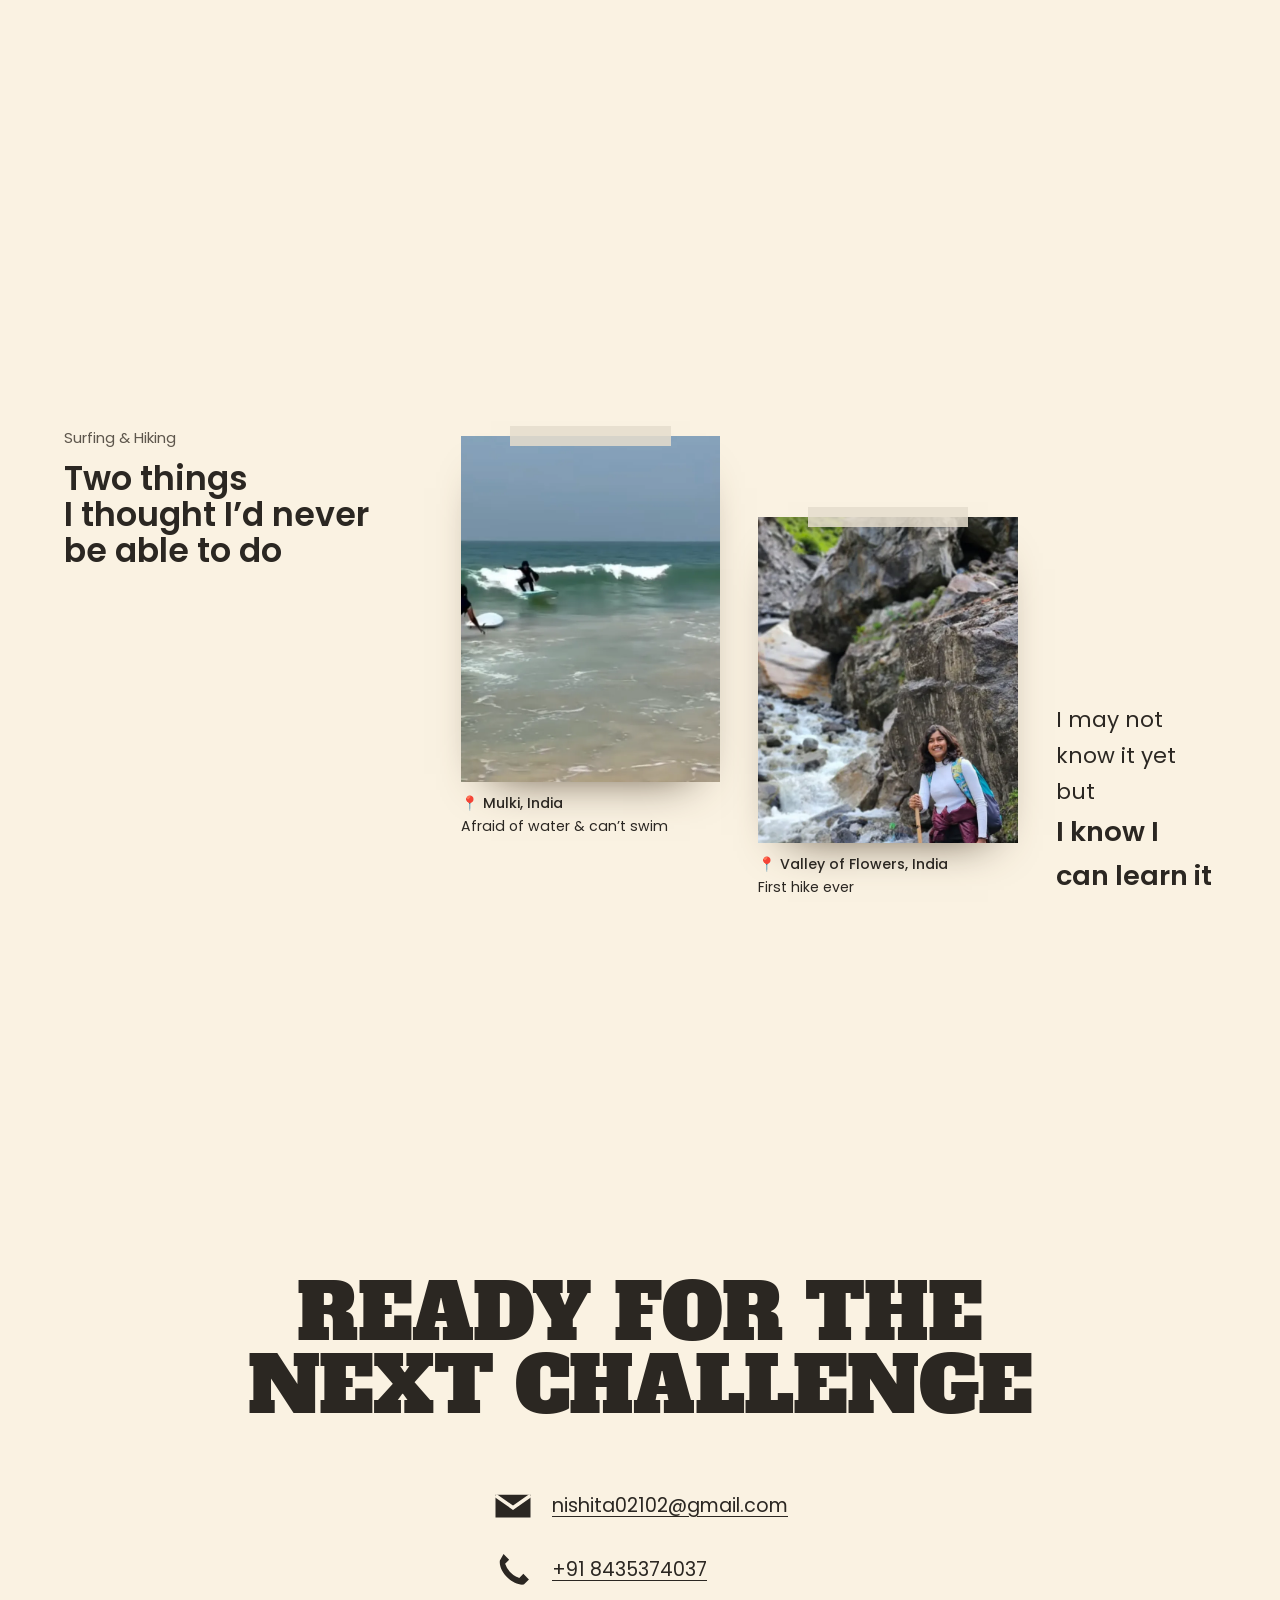
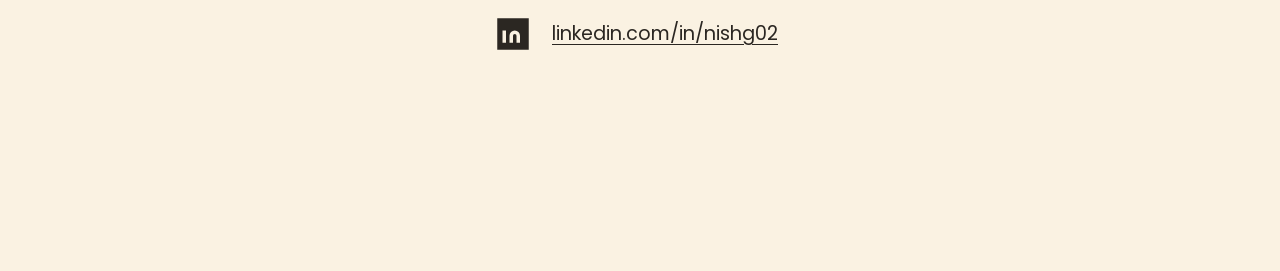
==== commit 8d498b18: "feat: rebuild the scroll around one end-to-end take Replaces the two part-films with a single contin" ====
--- a/site/index.html
+++ b/site/index.html
@@ -17,167 +17,120 @@
 <header class="nav">
   <a class="nav-name" href="#top">Nishita Gupta</a>
   <nav>
-    <a href="#top">Home</a>
-    <a href="#projects">Projects</a>
-    <a href="cv.html">Full CV</a>
+    <a href="#projects-list">Projects</a>
+    <a href="#contact">Contact</a>
+    <a href="cv.html">CV</a>
   </nav>
 </header>
 
 <main id="top">
 
-  <!-- ACT I — the leap ------------------------------------------------ -->
-  <section id="hero" aria-label="Introduction">
-    <div class="hero-pin">
+  <!-- One take, start to finish: the cliff, the dive, the ride, the climb.
+       Scroll scrubs the film; every caption is laid over it. -->
+  <section id="story" aria-label="Introduction">
+    <div class="stage">
       <canvas id="film" width="1200" height="675" aria-hidden="true"></canvas>
-      <p class="film-loading" id="filmLoading">Paddling out…</p>
+      <img class="hero-figure" id="heroFigure" src="assets/hero-figure.webp"
+           alt="" width="185" height="158" aria-hidden="true">
+      <button class="hero-poke" id="heroPoke" type="button" aria-label="Say hello to the surfer"></button>
+      <p class="film-loading" id="filmLoading">Waxing the board…</p>
 
-      <!-- Hovering a cliff chalks the other half of the answer onto it,
-           the way frames 1a and 1b do. -->
-      <div class="cliffs" id="cliffs">
-        <button class="cliff-zone" data-cliff="am" type="button"
-                aria-label="What I am: designer, traveller, painter, adventurer"></button>
-        <button class="cliff-zone" data-cliff="offer" type="button"
-                aria-label="What I offer: service design, UI UX design, product design"></button>
-        <div class="cliff-reveal" data-reveal="am" aria-hidden="true">
-          <span>Designer</span><span>Traveller</span><span>Painter</span><span>Adventurer</span>
+      <div class="acts">
+
+        <div class="act act-hero" data-act="hero">
+          <span class="hint">scroll to explore</span>
         </div>
-        <div class="cliff-reveal" data-reveal="offer" aria-hidden="true">
-          <span>Service design</span><span>UI UX design</span><span>Product design</span>
+
+        <div class="act act-projects" data-act="projects">
+          <h2 class="act-title"><span>Surfing the wave of</span><b>Design</b></h2>
+          <ol class="cards" id="cards">
+            <li class="card">
+              <div class="card-text">
+                <h3>Gas station</h3>
+                <p class="meta">Service design | Rebranding</p>
+                <p class="meta">2024</p>
+                <a class="btn" href="gas-station.html">View project</a>
+              </div>
+              <img src="assets/p-gas.webp" alt="Rebranded Indraprastha Gas filling station with a covered waiting area" loading="lazy" decoding="async" width="1200" height="675">
+            </li>
+            <li class="card">
+              <div class="card-text">
+                <h3>Aviation</h3>
+                <p class="meta">Experience design | Space design</p>
+                <p class="meta">2024</p>
+                <a class="btn" href="aviation.html">View project</a>
+              </div>
+              <img src="assets/p-aviation.webp" alt="An Air India aircraft above the clouds at sunset" loading="lazy" decoding="async" width="1200" height="675">
+            </li>
+            <li class="card">
+              <div class="card-text">
+                <h3>Healthcare</h3>
+                <p class="meta">Space design | System design</p>
+                <p class="meta">2025</p>
+                <a class="btn" href="healthcare.html">View project</a>
+              </div>
+              <img src="assets/p-healthcare.webp" alt="A hospital waiting room before and after redesign, with planting and daylight" loading="lazy" decoding="async" width="1200" height="675">
+            </li>
+            <li class="card">
+              <div class="card-text">
+                <h3>Agri-Tech</h3>
+                <p class="meta">Service design | UI UX design</p>
+                <p class="meta">2026</p>
+                <a class="btn" href="agri-tech.html">View project</a>
+              </div>
+              <img src="assets/p-agritech.webp" alt="Gardening starter kit with seed packets and a printed grow guide" loading="lazy" decoding="async" width="1200" height="918">
+            </li>
+            <li class="card">
+              <div class="card-text">
+                <h3>Retrofit</h3>
+                <p class="meta">Service design</p>
+                <p class="meta">2026</p>
+                <a class="btn" href="retrofit.html">View project</a>
+              </div>
+              <img src="assets/p-retrofit.webp" alt="A curved terrace of Victorian sandstone tenements" loading="lazy" decoding="async" width="1200" height="675">
+            </li>
+            <li class="card">
+              <div class="card-text">
+                <h3>Tourism</h3>
+                <p class="meta">System design | UI design</p>
+                <p class="meta">2023</p>
+                <a class="btn" href="tourism.html">View project</a>
+              </div>
+              <img src="assets/p-tourism.webp" alt="Visitors riding elephants up the ramp to Amber Fort" loading="lazy" decoding="async" width="1200" height="675">
+            </li>
+          </ol>
         </div>
-      </div>
 
-      <div class="beats">
-        <div class="beat" data-beat="0">
-          <h1>Nishita&nbsp;Gupta</h1>
-          <p>Service&nbsp;· UI UX&nbsp;· Product designer</p>
-          <span class="hint">scroll to take the leap</span>
+        <div class="act act-skills" data-act="skills">
+          <h2 class="act-title"><span>Hiking the mountain of</span><b>Skills</b></h2>
+          <ol class="timeline" id="timeline">
+            <li><span class="yr">2026</span><span class="what"><b>MSc. International Management &amp; Design Innovation</b></span></li>
+            <li><span class="yr">2023–25</span><span class="what"><b>Service Designer</b><i>Tata Elxsi Limited</i></span></li>
+            <li><span class="yr">2023</span><span class="what"><b>UX Designer</b><i>Tata Elxsi Limited</i></span></li>
+            <li><span class="yr">2022</span><span class="what"><b>Introduction to System Design</b><i>B.des Product Design</i></span></li>
+            <li><span class="yr">2022</span><span class="what"><b>UI UX Designer</b><i>Super Human Race</i></span></li>
+            <li><span class="yr">2022</span><span class="what"><b>UI UX Design Certificate</b><i>Google UI UX Design</i></span></li>
+            <li><span class="yr">2021</span><span class="what"><b>Furniture Designer</b><i>Hettich Group</i></span></li>
+            <li><span class="yr">2019</span><span class="what"><b>Introduction to Design</b><i>B.des Product Design</i></span></li>
+          </ol>
         </div>
-        <div class="beat" data-beat="1">
-          <h2 class="chalk-head">What I am</h2>
-          <ul class="chalk"><li>Designer</li><li>Traveller</li><li>Painter</li><li>Adventurer</li></ul>
+
+        <div class="act act-services" data-act="services">
+          <ul class="services" id="services">
+            <li>Service Design</li>
+            <li>UI UX Design</li>
+            <li>Strategic Design</li>
+            <li>Design Consultancy</li>
+          </ul>
         </div>
-        <div class="beat" data-beat="2">
-          <h2 class="chalk-head">What I offer</h2>
-          <ul class="chalk"><li>Service design</li><li>UI UX design</li><li>Product design</li></ul>
-        </div>
+
       </div>
     </div>
   </section>
 
-  <!-- ACT II — the ride, and the work passing by --------------------- -->
-  <section id="projects" aria-label="Projects">
-    <div class="proj-pin">
-      <canvas id="surf" width="1100" height="619" aria-hidden="true"></canvas>
-      <div class="act-head">
-        <h2 class="display">Surfing the wave<span>of design</span></h2>
-      </div>
-      <ol class="track">
-        <li class="project">
-          <div class="project-text">
-            <h3>Agri-Tech</h3>
-            <p class="meta">Service design | UI UX design</p>
-            <p class="meta">2026</p>
-            <a class="btn" href="agri-tech.html">View project</a>
-          </div>
-          <img src="assets/p-agritech.webp" alt="Gardening starter kit with seed packets and a printed grow guide" loading="lazy" decoding="async" width="1200" height="918">
-        </li>
-        <li class="project">
-          <div class="project-text">
-            <h3>Retrofit</h3>
-            <p class="meta">Service design</p>
-            <p class="meta">2026</p>
-            <a class="btn" href="retrofit.html">View project</a>
-          </div>
-          <img src="assets/p-retrofit.webp" alt="A curved terrace of Victorian sandstone tenements" loading="lazy" decoding="async" width="1200" height="675">
-        </li>
-        <li class="project">
-          <div class="project-text">
-            <h3>Healthcare</h3>
-            <p class="meta">Space design | System design</p>
-            <p class="meta">2025</p>
-            <a class="btn" href="healthcare.html">View project</a>
-          </div>
-          <img src="assets/p-healthcare.webp" alt="A hospital waiting room before and after redesign, with planting and daylight" loading="lazy" decoding="async" width="1200" height="675">
-        </li>
-        <li class="project">
-          <div class="project-text">
-            <h3>Gas station</h3>
-            <p class="meta">Service design | Rebranding</p>
-            <p class="meta">2024</p>
-            <a class="btn" href="gas-station.html">View project</a>
-          </div>
-          <img src="assets/p-gas.webp" alt="Rebranded Indraprastha Gas filling station with a covered waiting area" loading="lazy" decoding="async" width="1200" height="675">
-        </li>
-        <li class="project">
-          <div class="project-text">
-            <h3>Aviation</h3>
-            <p class="meta">Experience design | Space design</p>
-            <p class="meta">2024</p>
-            <a class="btn" href="aviation.html">View project</a>
-          </div>
-          <img src="assets/p-aviation.webp" alt="An Air India aircraft above the clouds at sunset" loading="lazy" decoding="async" width="1200" height="675">
-        </li>
-        <li class="project">
-          <div class="project-text">
-            <h3>Tourism</h3>
-            <p class="meta">System design | UI design</p>
-            <p class="meta">2023</p>
-            <a class="btn" href="tourism.html">View project</a>
-          </div>
-          <img src="assets/p-tourism.webp" alt="Visitors riding elephants up the ramp to Amber Fort" loading="lazy" decoding="async" width="1200" height="675">
-        </li>
-      </ol>
-    </div>
-  </section>
+  <!-- A plain anchor so the nav can jump past the film to the work. -->
+  <div id="projects-list" class="anchor" aria-hidden="true"></div>
 
-  <!-- ACT III — the climb ---------------------------------------------- -->
-  <section id="skills" aria-label="Experience and education">
-    <div class="act-head">
-      <h2 class="display">Hiking the mountain<span>of skills</span></h2>
-    </div>
-
-    <div class="rockface-wrap" aria-hidden="true">
-      <div class="rockface">
-        <img class="cliff" src="assets/cliff.webp" alt="" width="264" height="442">
-        <img class="label" src="assets/label-offer.webp" alt="" width="199" height="130">
-        <img class="climber" src="assets/pose-climb.webp" alt="" width="137" height="223">
-      </div>
-    </div>
-
-    <div class="climb">
-      <ol class="timeline">
-        <li class="reveal"><span class="yr">2026</span><span class="what"><b>MSc. International Management &amp; Design Innovation</b></span></li>
-        <li class="reveal"><span class="yr">2023–25</span><span class="what"><b>Service Designer</b><i>Tata Elxsi Limited</i></span></li>
-        <li class="reveal"><span class="yr">2023</span><span class="what"><b>UX Designer</b><i>Tata Elxsi Limited</i></span></li>
-        <li class="reveal"><span class="yr">2022</span><span class="what"><b>Introduction to System Design</b><i>B.des Product Design</i></span></li>
-        <li class="reveal"><span class="yr">2022</span><span class="what"><b>UI UX Designer</b><i>Super Human Race</i></span></li>
-        <li class="reveal"><span class="yr">2022</span><span class="what"><b>UI UX Design Certificate</b><i>Google UI UX Design</i></span></li>
-        <li class="reveal"><span class="yr">2021</span><span class="what"><b>Furniture Designer</b><i>Hettich Group</i></span></li>
-        <li class="reveal"><span class="yr">2019</span><span class="what"><b>Introduction to Design</b><i>B.des Product Design</i></span></li>
-      </ol>
-
-      <svg class="ropes" aria-hidden="true"></svg>
-    </div>
-  </section>
-
-  <!-- ACT IV — what I offer -------------------------------------------- -->
-  <section id="services" aria-label="Services">
-    <div class="gorge">
-      <img class="cliff cliff-l" src="assets/cliff.webp" alt="" width="310" height="478" aria-hidden="true">
-      <img class="label label-l" src="assets/label-am.webp" alt="What I am" width="151" height="130">
-      <ul class="services">
-        <li class="reveal">Service Design</li>
-        <li class="reveal">UI UX Design</li>
-        <li class="reveal">Strategic Design</li>
-        <li class="reveal">Design Consultancy</li>
-      </ul>
-      <img class="cliff cliff-r" src="assets/cliff.webp" alt="" width="310" height="478" aria-hidden="true">
-      <img class="label label-r" src="assets/label-offer.webp" alt="What I offer" width="199" height="130">
-      <img class="stander" src="assets/pose-stand.webp" alt="" width="125" height="180" aria-hidden="true">
-    </div>
-  </section>
-
-  <!-- ACT V — off the clock -------------------------------------------- -->
   <section id="personal" aria-label="Outside work">
     <div class="personal-grid">
       <div class="personal-intro reveal">
@@ -194,11 +147,10 @@
       </figure>
       <p class="personal-outro reveal">I may not know it yet but<br><b>I know I can learn it</b></p>
     </div>
-    <img class="hips" src="assets/pose-hips.webp" alt="" width="156" height="234" aria-hidden="true">
+    <img class="hips" src="assets/pose-hips.webp" alt="" width="156" height="228" aria-hidden="true">
     <img class="squiggle" src="assets/squiggle.webp" alt="" width="1440" height="54" aria-hidden="true">
   </section>
 
-  <!-- ACT VI — the next challenge --------------------------------------- -->
   <section id="contact" aria-label="Contact">
     <h2 class="display center">Ready for the<br>next challenge</h2>
     <ul class="contact">
@@ -209,7 +161,7 @@
       <li><svg viewBox="0 0 24 24" aria-hidden="true"><path d="M3 3h18v18H3z"/><path d="M7 10v7M7 7v.01M11 17v-4a2 2 0 014 0v4" class="knock"/></svg>
         <a href="https://www.linkedin.com/in/nishg02/" target="_blank" rel="noopener">linkedin.com/in/nishg02</a></li>
     </ul>
-    <img class="pointer" src="assets/pose-point.webp" alt="" width="138" height="248" aria-hidden="true">
+    <img class="pointer" src="assets/pose-point.webp" alt="" width="132" height="230" aria-hidden="true">
     <img class="squiggle" src="assets/squiggle.webp" alt="" width="1440" height="54" aria-hidden="true">
   </section>
 
--- a/site/style.css
+++ b/site/style.css
@@ -1,11 +1,12 @@
-/* Nishita Gupta — portfolio. Hand-drawn storyboard, scroll as the timeline. */
+/* Nishita Gupta — portfolio.
+   One hand-drawn take runs the length of the page; the words are laid over it.
+   The film only ever scrubs — everything that animates is text. */
 
 :root {
   --paper:   #faf2e2;
   --ink:     #2b2722;
   --ink-soft:#5d564c;
   --orange:  #e8622a;
-  --sea:     #2e7fb8;
   --rule:    #ddd2bb;
 
   --gutter: clamp(20px, 5vw, 96px);
@@ -29,29 +30,16 @@
 }
 
 img { max-width: 100%; height: auto; display: block; }
-
 h1, h2, h3 { margin: 0; line-height: 1.08; text-wrap: balance; }
-
-.display {
-  font: 400 clamp(38px, 6vw, 86px)/0.94 var(--display);
-  letter-spacing: -0.01em;
-  text-transform: uppercase;
-}
-.display span {
-  display: block;
-  font: 500 clamp(18px, 2.2vw, 32px)/1.2 var(--body);
-  letter-spacing: 0.02em;
-  margin-top: 0.35em;
-}
-.display.center { text-align: center; }
-
 a { color: inherit; }
 
-:where(a, .btn):focus-visible {
+:where(a, .btn, button):focus-visible {
   outline: 3px solid var(--orange);
   outline-offset: 3px;
   border-radius: 2px;
 }
+
+.anchor { position: relative; top: -80px; }
 
 /* ---------- the cursor --------------------------------------------- */
 /* A white disc in difference blend: whatever it passes over reads inverted
@@ -76,52 +64,10 @@
 .cursor.live { opacity: 1; }
 .cursor.big { width: 62px; height: 62px; margin: -31px 0 0 -31px; }
 
-/* Only take over the pointer where there is a real one to take over. */
 @media (hover: hover) and (pointer: fine) {
-  html.has-cursor,
-  html.has-cursor * { cursor: none; }
+  html.has-cursor, html.has-cursor * { cursor: none; }
 }
 @media (hover: none), (pointer: coarse) { .cursor { display: none; } }
-
-/* ---------- the cliffs answer back --------------------------------- */
-.cliffs {
-  position: absolute;
-  inset: 0;
-  z-index: 4;
-  opacity: 0;
-  transition: opacity .3s;
-}
-.cliffs.reachable { opacity: 1; }
-.cliffs:not(.reachable) { pointer-events: none; }
-
-.cliff-zone {
-  position: absolute;
-  margin: 0;
-  padding: 0;
-  border: 0;
-  background: none;
-  appearance: none;
-}
-.cliff-zone:focus-visible { outline: 3px solid var(--orange); outline-offset: -4px; }
-
-.cliff-reveal {
-  --rock: #2f2c26;
-  position: absolute;
-  display: grid;
-  align-content: center;
-  gap: 0.1em;
-  padding: 0 0.3em;
-  color: #fdfbf4;
-  font: 600 clamp(15px, 1.55vw, 27px)/1.34 var(--hand);
-  background: var(--rock);
-  /* the glow melts the panel's edges into the rock behind it */
-  box-shadow: 0 0 26px 24px var(--rock);
-  opacity: 0;
-  transform: translateY(5px);
-  transition: opacity .28s ease, transform .28s ease;
-  pointer-events: none;
-}
-.cliff-reveal.show { opacity: 1; transform: none; }
 
 /* ---------- nav ---------------------------------------------------- */
 .nav {
@@ -144,15 +90,13 @@
 }
 .nav nav a:hover { border-bottom-color: var(--ink); }
 
-/* ---------- act I: the scrubbed leap -------------------------------- */
-#hero { height: 560vh; }
-
-.hero-pin {
+/* ---------- the film ------------------------------------------------ */
+#story { height: 1100svh; }
+
+.stage {
   position: sticky;
   top: 0;
   height: 100svh;
-  display: grid;
-  place-items: center;
   overflow: hidden;
 }
 #film {
@@ -164,127 +108,108 @@
 }
 .film-loading {
   position: absolute;
-  bottom: 8vh;
+  left: 50%;
+  bottom: 7vh;
+  transform: translateX(-50%);
   font: 400 18px/1 var(--hand);
   color: var(--ink-soft);
   transition: opacity .4s;
 }
 .film-loading[hidden] { display: block; opacity: 0; pointer-events: none; }
 
-.beats { position: relative; width: min(var(--wide), 90vw); height: 100%; }
-.beat {
+/* She is drawn twice: once in the film, once as this cut-out sitting exactly
+   on top of it, so she can react without the scene moving. */
+.hero-figure {
+  position: absolute;
+  transform-origin: 50% 100%;
+  transition: transform .45s cubic-bezier(.34, 1.56, .64, 1), opacity .3s;
+  pointer-events: none;
+}
+.hero-figure.gone { opacity: 0; }
+.hero-figure.poked { animation: poke 1.1s ease-in-out; }
+@keyframes poke {
+  0%   { transform: rotate(0) translateY(0); }
+  18%  { transform: rotate(-7deg) translateY(-11px); }
+  38%  { transform: rotate(5deg) translateY(0); }
+  58%  { transform: rotate(-4deg) translateY(-6px); }
+  78%  { transform: rotate(2deg) translateY(0); }
+  100% { transform: rotate(0) translateY(0); }
+}
+.hero-poke { position: absolute; margin: 0; padding: 0; border: 0; background: none; }
+.hero-poke[hidden] { display: none; }
+
+/* ---------- the captions -------------------------------------------- */
+.acts { position: absolute; inset: 0; pointer-events: none; }
+
+.act {
   position: absolute;
   inset: 0;
-  display: grid;
-  align-content: start;
-  padding-top: clamp(80px, 17vh, 190px);
-  justify-items: center;
-  text-align: center;
-  gap: 6px;
+  padding: clamp(84px, 12vh, 124px) var(--gutter) 0;
   opacity: 0;
-  transform: translateY(14px);
-  transition: opacity .45s ease, transform .45s ease;
-  pointer-events: none;
-}
-.beat.on { opacity: 1; transform: none; }
-.beat h1 { font: 400 clamp(32px, 5vw, 72px)/0.98 var(--display); text-transform: uppercase; }
-.beat p  { margin: 0; font-size: clamp(15px, 1.6vw, 21px); letter-spacing: 0.04em; }
+  visibility: hidden;
+  transition: opacity .45s ease;
+}
+.act.on { opacity: 1; visibility: visible; }
+.act.on :where(a, button) { pointer-events: auto; }
+
+/* Headings hold still — they fade in where they belong and stay put. */
+.act-title { max-width: var(--wide); margin-inline: auto; }
+.act-title span {
+  display: block;
+  font: 400 clamp(13px, 1.25vw, 18px)/1.3 var(--body);
+  letter-spacing: 0.06em;
+  text-transform: uppercase;
+}
+.act-title b {
+  display: block;
+  font: 400 clamp(26px, 3.1vw, 44px)/1 var(--display);
+  text-transform: uppercase;
+  margin-top: 0.12em;
+}
+
 .hint {
-  margin-top: 1.4em;
-  font: 400 21px/1 var(--hand);
+  position: absolute;
+  left: 50%;
+  top: 46%;
+  transform: translateX(-50%);
+  font: 400 clamp(19px, 1.9vw, 26px)/1 var(--hand);
   color: var(--ink-soft);
   animation: bob 2.4s ease-in-out infinite;
 }
-@keyframes bob { 50% { transform: translateY(7px); } }
-
-.chalk-head {
-  font: 400 clamp(26px, 3.4vw, 48px)/1 var(--display);
-  text-transform: uppercase;
-  margin-bottom: 0.4em;
-}
-.chalk { list-style: none; margin: 0; padding: 0; }
-.chalk li { font: 600 clamp(24px, 3.2vw, 44px)/1.35 var(--hand); }
-
-/* ---------- act II: the ride, and the work passing by ---------------- */
-section { position: relative; }
-
-/* The act is one pinned frame. Scrolling rides the surf film forward and
-   pulls the work past her, right to left, the way she is travelling. */
-#projects { height: 540svh; }
-
-.proj-pin {
-  position: sticky;
-  top: 0;
-  height: 100svh;
-  overflow: hidden;
-}
-
-/* The ride hangs below the fold: the film's bottom is only open water, and
-   dropping it puts the surfer low enough for the work to pass above her. */
-#surf {
-  position: absolute;
-  inset: auto 0 -14vh 0;
-  width: 100%;
-  height: 78svh;
-  object-fit: cover;
-  object-position: bottom;
-}
-
-/* The skills act scrolls its heading with the page; the ride pins its own. */
-.act-head {
-  position: sticky;
-  top: 0;
-  z-index: 5;
-  padding: clamp(74px, 11vh, 132px) var(--gutter) clamp(20px, 3vh, 38px);
-  pointer-events: none;
-  background: linear-gradient(var(--paper) 88%, transparent);
-}
-#projects .act-head {
-  position: absolute;
-  inset: 0 auto auto 0;
-  z-index: 3;
-  padding: clamp(66px, 9vh, 92px) var(--gutter) 0;
-  background: none;
-}
-#projects .display { font-size: clamp(26px, 3.2vw, 46px); }
-#projects .display span { font-size: clamp(14px, 1.3vw, 19px); margin-top: 0.25em; }
-
-.track {
-  position: absolute;
-  top: clamp(165px, 21vh, 200px);
-  left: 0;
-  z-index: 2;
-  display: flex;
-  align-items: center;
-  gap: clamp(46px, 7vw, 120px);
-  height: clamp(250px, 33vh, 310px);
-  margin: 0;
-  /* symmetric lead-in and run-out, so the first and last card each come to
-     rest in the middle of the frame */
-  padding-inline: calc((100vw - min(72vw, 820px)) / 2);
-  list-style: none;
-  will-change: transform;
-}
-
-.project {
-  flex: 0 0 min(72vw, 820px);
-  display: grid;
-  grid-template-columns: minmax(165px, 4fr) 7fr;
-  gap: clamp(20px, 3vw, 48px);
-  align-items: center;
-}
-.project h3 { font-size: clamp(24px, 2.8vw, 40px); font-weight: 500; }
-.project h3::after {
+@keyframes bob { 50% { transform: translateX(-50%) translateY(7px); } }
+
+/* ---------- the work, one card at a time ----------------------------- */
+.cards { list-style: none; margin: 0; padding: 0; }
+
+.card {
+  position: absolute;
+  left: var(--gutter);
+  right: var(--gutter);
+  top: clamp(140px, 20vh, 200px);
+  max-width: min(var(--wide), 1010px);
+  margin-inline: auto;
+  display: grid;
+  grid-template-columns: minmax(150px, 4fr) 7fr;
+  gap: clamp(20px, 3.5vw, 56px);
+  align-items: start;
+  opacity: 0;
+  visibility: hidden;
+  transition: opacity .4s ease;
+}
+.card.on { opacity: 1; visibility: visible; }
+
+.card h3 { font-size: clamp(21px, 2.4vw, 34px); font-weight: 500; }
+.card h3::after {
   content: "";
   display: block;
   height: 1.5px;
   background: var(--ink);
   margin: 8px 0 12px;
 }
-.meta { margin: 0; color: var(--ink-soft); }
-.project img {
-  max-height: clamp(180px, 30vh, 280px);
+.meta { margin: 0; color: var(--ink-soft); font-size: 0.95em; }
+.card img {
   width: 100%;
+  max-height: min(37vh, 330px);
   object-fit: cover;
   border-radius: 2px;
   box-shadow: 0 18px 40px -28px #4a3b2a;
@@ -292,11 +217,11 @@
 
 .btn {
   display: inline-block;
-  margin-top: 22px;
-  padding: 11px 20px;
+  margin-top: 20px;
+  padding: 10px 19px;
   background: var(--ink);
   color: var(--paper);
-  font-size: 13px;
+  font-size: 12.5px;
   letter-spacing: 0.12em;
   text-transform: uppercase;
   text-decoration: none;
@@ -304,108 +229,49 @@
 }
 .btn:hover { background: var(--orange); }
 
-/* ---------- act III: the climb --------------------------------------- */
-#skills { padding-bottom: clamp(60px, 12vh, 140px); }
-
-.climb {
-  position: relative;
-  max-width: var(--wide);
-  margin-inline: auto;
-  padding: calc(var(--head, 220px) + 16px) var(--gutter) 0;
-  /* the rock is pinned to the viewport edge, so just reserve room for it */
-  padding-right: max(var(--gutter), min(34vw, 430px));
-}
-.timeline { list-style: none; margin: 0; padding: 0; display: grid; gap: clamp(14px, 2.4vh, 30px); }
-.timeline li { display: grid; grid-template-columns: 6.2em 1fr; gap: 14px; align-items: baseline; }
-.timeline .yr { text-align: right; font-weight: 500; font-size: clamp(16px, 1.5vw, 21px); white-space: nowrap; }
-.timeline .what b { display: block; font-weight: 500; font-size: clamp(15px, 1.4vw, 20px); }
-.timeline .what i { font-style: normal; color: var(--ink-soft); font-size: 0.92em; }
-
-.ropes {
-  position: absolute;
-  inset: 0;
-  width: 100%;
-  height: 100%;
-  pointer-events: none;
-}
-.ropes path { fill: none; stroke: var(--ink); stroke-width: 1.4; }
-.ropes circle { fill: var(--ink); }
-
-/* A pinned backdrop: the rock holds the right of the frame while the
-   timeline scrolls past it, exactly as it does in the storyboard. The
-   wrapper bounds the sticky travel to this act and nothing beyond it. */
-.rockface-wrap {
-  position: absolute;
-  inset: 0;
-  z-index: 0;
-  pointer-events: none;
-}
-.rockface {
-  position: sticky;
-  top: 0;
-  height: 100svh;
-  width: min(38vw, 520px);
-  margin-left: auto;
-}
-.rockface img { max-width: none; }
-.rockface .cliff {
-  position: absolute;
-  inset: 0;
-  width: 100%;
-  height: 100%;
-  object-fit: fill;
-}
-.rockface .label {
-  position: absolute;
-  right: 9%;
-  top: 34%;
-  width: clamp(96px, 11vw, 170px);
-  z-index: 1;
-}
-.rockface .climber {
-  position: absolute;
-  right: 56%;
-  top: 30%;
-  width: clamp(84px, 9vw, 145px);
-}
-
-/* ---------- act IV: what I offer -------------------------------------- */
-#services { padding: clamp(60px, 14vh, 170px) 0 0; }
-
-.gorge {
-  position: relative;
-  min-height: min(82vh, 680px);
-  display: grid;
-  place-items: center;
-  overflow: hidden;
-}
-.gorge .cliff {
-  position: absolute;
-  bottom: 0;
-  height: 66%;
-  width: min(26vw, 330px);
-  max-width: none;
-  object-fit: fill;
-}
-.cliff-l { left: 0; transform: scaleX(-1) translateX(var(--part, 0px)); }
-.cliff-r { right: 0; transform: translateX(var(--part, 0px)); }
-.gorge .label { position: absolute; bottom: 34%; width: clamp(88px, 10vw, 148px); }
-.label-l { left: clamp(14px, 3.5vw, 54px); }
-.label-r { right: clamp(14px, 3.5vw, 54px); }
-
-.services { list-style: none; margin: 0; padding: 0 var(--gutter); text-align: center; }
+/* ---------- the climb ------------------------------------------------ */
+.timeline {
+  list-style: none;
+  margin: clamp(22px, 4vh, 44px) 0 0;
+  padding: 0;
+  max-width: min(54%, 620px);
+  display: grid;
+  gap: clamp(8px, 1.5vh, 18px);
+}
+.timeline li {
+  display: grid;
+  grid-template-columns: 6.2em 1fr;
+  gap: 14px;
+  align-items: baseline;
+  opacity: 0;
+  transform: translateY(18px);
+  transition: opacity .5s ease, transform .5s ease;
+}
+.timeline li.in { opacity: 1; transform: none; }
+.timeline .yr { text-align: right; font-weight: 500; font-size: clamp(14px, 1.3vw, 19px); white-space: nowrap; }
+.timeline .what b { display: block; font-weight: 500; font-size: clamp(13px, 1.25vw, 18px); }
+.timeline .what i { font-style: normal; color: var(--ink-soft); font-size: 0.9em; }
+
+/* ---------- what she offers ------------------------------------------ */
+.services {
+  list-style: none;
+  margin: 0;
+  padding: 0;
+  max-width: 46%;
+  display: grid;
+  gap: clamp(6px, 1.4vh, 18px);
+  align-content: center;
+  height: 68%;
+}
 .services li {
-  font: 400 clamp(22px, 3.4vw, 46px)/1.9 var(--display);
-  text-transform: none;
-}
-.gorge .stander {
-  position: absolute;
-  bottom: 65.4%;
-  right: clamp(40px, 7vw, 120px);
-  width: clamp(72px, 8vw, 125px);
-}
-
-/* ---------- act V: off the clock -------------------------------------- */
+  font: 400 clamp(19px, 2.6vw, 38px)/1.25 var(--display);
+  opacity: 0;
+  transform: translateY(16px);
+  transition: opacity .5s ease, transform .5s ease;
+}
+.services li.in { opacity: 1; transform: none; }
+
+/* ---------- off the clock -------------------------------------------- */
 #personal { padding: clamp(70px, 14vh, 170px) var(--gutter) clamp(180px, 26vh, 280px); }
 
 .personal-grid {
@@ -448,15 +314,17 @@
 
 .hips { position: absolute; right: clamp(20px, 6vw, 110px); bottom: 40px; width: clamp(90px, 10vw, 156px); }
 
-.squiggle {
-  position: absolute;
-  inset: auto 0 0 0;
-  width: 100%;
-  height: auto;
-}
-
-/* ---------- act VI: contact -------------------------------------------- */
+.squiggle { position: absolute; inset: auto 0 0 0; width: 100%; height: auto; }
+
+/* ---------- contact --------------------------------------------------- */
 #contact { padding: clamp(80px, 16vh, 190px) var(--gutter) clamp(160px, 24vh, 250px); }
+
+.display {
+  font: 400 clamp(38px, 6vw, 86px)/0.94 var(--display);
+  letter-spacing: -0.01em;
+  text-transform: uppercase;
+}
+.display.center { text-align: center; }
 
 .contact {
   list-style: none;
@@ -473,142 +341,109 @@
 .contact a { font-size: clamp(15px, 1.5vw, 21px); text-decoration-thickness: 1px; text-underline-offset: 4px; }
 .contact a:hover { color: var(--orange); }
 
-.pointer { position: absolute; right: clamp(20px, 6vw, 110px); bottom: 40px; width: clamp(90px, 10vw, 138px); }
-
-/* ---------- reveal on enter --------------------------------------------- */
+.pointer { position: absolute; right: clamp(20px, 6vw, 110px); bottom: 40px; width: clamp(90px, 10vw, 132px); }
+
 .reveal { opacity: 0; transform: translateY(26px); transition: opacity .6s ease, transform .6s ease; }
 .reveal.in { opacity: 1; transform: none; }
 
-/* ---------- narrow screens ---------------------------------------------- */
+/* ---------- narrow screens -------------------------------------------- */
 @media (max-width: 860px) {
-  #film { object-fit: contain; }
-  #hero { height: 420vh; }
-  .beat { padding-top: 84px; }
-  #surf { height: 46svh; }
-  /* A narrow screen can't crop the film sideways without losing her, so it
-     runs full width as a shallow band, the way the storyboard draws it. */
-  #surf { inset: auto 0 -26px 0; width: 100%; height: auto; }
-  #projects { height: 460svh; }
-  #projects .display { font-size: clamp(24px, 7vw, 34px); }
-  .track { top: 190px; height: 48svh; gap: 30px; padding-inline: calc((100vw - 84vw) / 2); }
-  .project { flex-basis: 84vw; grid-template-columns: 1fr; align-content: center; gap: 14px; }
-  .project img { max-height: 24vh; }
-  .btn { margin-top: 14px; }
+  /* A portrait screen cannot crop 16:9 without swallowing her whole, so the
+     film sits along the foot of the frame and the words live above it. */
+  #film { object-fit: contain; object-position: center bottom; }
+  #story { height: 820svh; }
+  .act { padding-top: 76px; }
+  .act-title b { font-size: clamp(22px, 7vw, 30px); }
+  .act-title { margin-bottom: 10px; }
+  .card {
+    grid-template-columns: 1fr;
+    top: 152px;
+    gap: 12px;
+  }
+  .card img { max-height: 30vh; }
+  .timeline { margin-top: 14px; }
+  .services { height: 46%; }
+  .card h3 { font-size: clamp(19px, 5.5vw, 26px); }
+  .btn { margin-top: 12px; }
+  .timeline { max-width: 100%; gap: 6px; }
+  .timeline li { grid-template-columns: 5.4em 1fr; gap: 10px; }
+  .services { max-width: 100%; height: 60%; }
   .personal-grid { gap: 22px; }
   .personal-intro { grid-column: 1 / -1; }
   .polaroid { grid-column: 1 / 7; }
   .polaroid-low { grid-column: 7 / -1; }
-  /* no room to read over the rock, so it becomes a banner above the list */
-  .climb { padding: 10px var(--gutter) 0; }
-  .rockface-wrap { position: static; height: 300px; overflow: hidden; }
-  .ropes { display: none; }
-  .rockface { position: relative; width: 60vw; height: 300px; }
-  .rockface .climber { right: 56%; top: 30%; width: 84px; }
-  .rockface .label { right: 10%; top: 34%; width: 108px; }
-  .gorge .cliff { width: 34vw; height: 52%; }
-  .gorge .stander { right: 7vw; bottom: 51.5%; width: 66px; }
-  .gorge .label { bottom: 24%; }
-  .services li { line-height: 1.6; }
-  .personal-grid { grid-template-columns: 1fr 1fr; }
-  .personal-intro, .personal-outro { grid-column: 1 / -1; }
-  .polaroid { grid-column: 1; }
-  .polaroid-low { grid-column: 2; }
-  .personal-outro { margin-top: 40px; }
+  .personal-outro { grid-column: 1 / -1; margin-top: 40px; }
   .hips, .pointer { position: static; margin: 40px auto 0; }
 }
 
 @media (prefers-reduced-motion: reduce) {
   html { scroll-behavior: auto; }
-  .beat { position: static; opacity: 1; transform: none; }
-  .beats { height: auto; }
-  .reveal { opacity: 1; transform: none; transition: none; }
-  .hint { animation: none; }
-  #hero { height: auto; }
-  .hero-pin { position: static; height: auto; padding: 120px 0 60px; }
+  #story { height: auto; }
+  .stage { position: static; height: auto; padding-bottom: 40px; }
   #film { position: static; height: auto; }
-
-  /* Nothing is pinned, so the act lays itself out and the work is swipeable. */
-  #projects { height: auto; }
-  .proj-pin { position: static; height: auto; overflow: visible; }
-  #surf { position: static; height: auto; }
-  #projects .act-head { position: static; padding-bottom: 20px; }
-  .track {
+  .hero-figure, .hero-poke, .film-loading { display: none; }
+  .acts { position: static; }
+  .act {
     position: static;
-    height: auto;
-    padding-block: 24px 40px;
-    overflow-x: auto;
-    transform: none !important;
+    opacity: 1;
+    visibility: visible;
+    padding-block: clamp(30px, 6vh, 60px);
   }
-}
-
-
-/* ---------- case studies -------------------------------------------- */
-.case-body {
-  max-width: 820px;
-  margin-inline: auto;
-  padding: clamp(112px, 15vh, 160px) var(--gutter) clamp(80px, 12vh, 140px);
-}
+  .hint { position: static; transform: none; animation: none; display: block; }
+  .cards { display: grid; gap: 40px; }
+  .card { position: static; opacity: 1; visibility: visible; margin-block: 0; }
+  .timeline li, .services li, .reveal { opacity: 1; transform: none; transition: none; }
+  .services { height: auto; }
+}
+
+/* ---------- the CV, full bleed ---------------------------------------- */
+.cv-page, .cv-page body { height: 100%; }
+.cv-main {
+  display: flex;
+  flex-direction: column;
+  height: 100svh;
+  padding: 72px 0 0;
+}
+.cv-bar {
+  display: flex;
+  align-items: center;
+  justify-content: space-between;
+  gap: 16px;
+  padding: 10px var(--gutter) 14px;
+}
+.cv-frame { flex: 1; width: 100%; border: 0; background: var(--rule); }
+.cv-fallback { padding: 40px var(--gutter); }
 
 .back {
   display: inline-block;
-  margin-bottom: clamp(28px, 5vh, 52px);
-  font-size: 0.95em;
   text-decoration: none;
   border-bottom: 1.5px solid transparent;
 }
 .back::before { content: "\2190\00a0"; }
 .back:hover { border-bottom-color: var(--ink); }
 
-.case-meta { margin: 0 0 14px; color: var(--ink-soft); letter-spacing: 0.02em; }
-.case-head h1 {
-  font: 400 clamp(30px, 4.6vw, 58px)/1.05 var(--display);
-  text-transform: uppercase;
-  margin-bottom: 0.45em;
-}
-.lede { margin: 0; font-size: clamp(17px, 1.5vw, 22px); line-height: 1.55; }
-
-.case-hero {
+/* ---------- case studies ---------------------------------------------- */
+.case-body {
+  max-width: 1160px;
+  margin-inline: auto;
+  padding: clamp(104px, 14vh, 150px) var(--gutter) clamp(70px, 11vh, 120px);
+}
+.case-meta { margin: 0 0 clamp(18px, 3vh, 32px); color: var(--ink-soft); letter-spacing: 0.02em; }
+.case-sheet {
   width: 100%;
-  margin: clamp(34px, 6vh, 64px) 0 clamp(20px, 4vh, 44px);
   border-radius: 2px;
   box-shadow: 0 22px 48px -32px #4a3b2a;
 }
-
-.case-section { margin-top: clamp(38px, 6vh, 68px); }
-.case-section h2 {
-  font-size: clamp(20px, 2.1vw, 28px);
-  font-weight: 600;
-  margin-bottom: 0.6em;
-}
-.case-section p { margin: 0 0 1em; max-width: 68ch; }
-
-.case-list { margin: 0; padding: 0; list-style: none; max-width: 68ch; }
-.case-list li {
-  position: relative;
-  padding: 10px 0 10px 26px;
-  border-top: 1px solid var(--rule);
-}
-.case-list li:last-child { border-bottom: 1px solid var(--rule); }
-.case-list li::before {
-  content: "";
-  position: absolute;
-  left: 2px;
-  top: 1.15em;
-  width: 7px;
-  height: 7px;
-  border-radius: 50%;
-  background: var(--orange);
-}
-
-.case-next {
-  display: flex;
-  flex-wrap: wrap;
-  gap: 14px;
-  margin-top: clamp(56px, 9vh, 96px);
-}
-.btn-ghost {
-  background: none;
-  color: var(--ink);
-  border: 1.5px solid var(--ink);
-}
+.case-body .back { margin-bottom: clamp(24px, 4vh, 44px); }
+.case-next { display: flex; flex-wrap: wrap; gap: 14px; margin-top: clamp(40px, 7vh, 80px); }
+.btn-ghost { background: none; color: var(--ink); border: 1.5px solid var(--ink); }
 .btn-ghost:hover { background: var(--ink); color: var(--paper); }
+
+.sr-only {
+  position: absolute;
+  width: 1px; height: 1px;
+  margin: -1px; padding: 0;
+  overflow: hidden;
+  clip-path: inset(50%);
+  white-space: nowrap;
+}
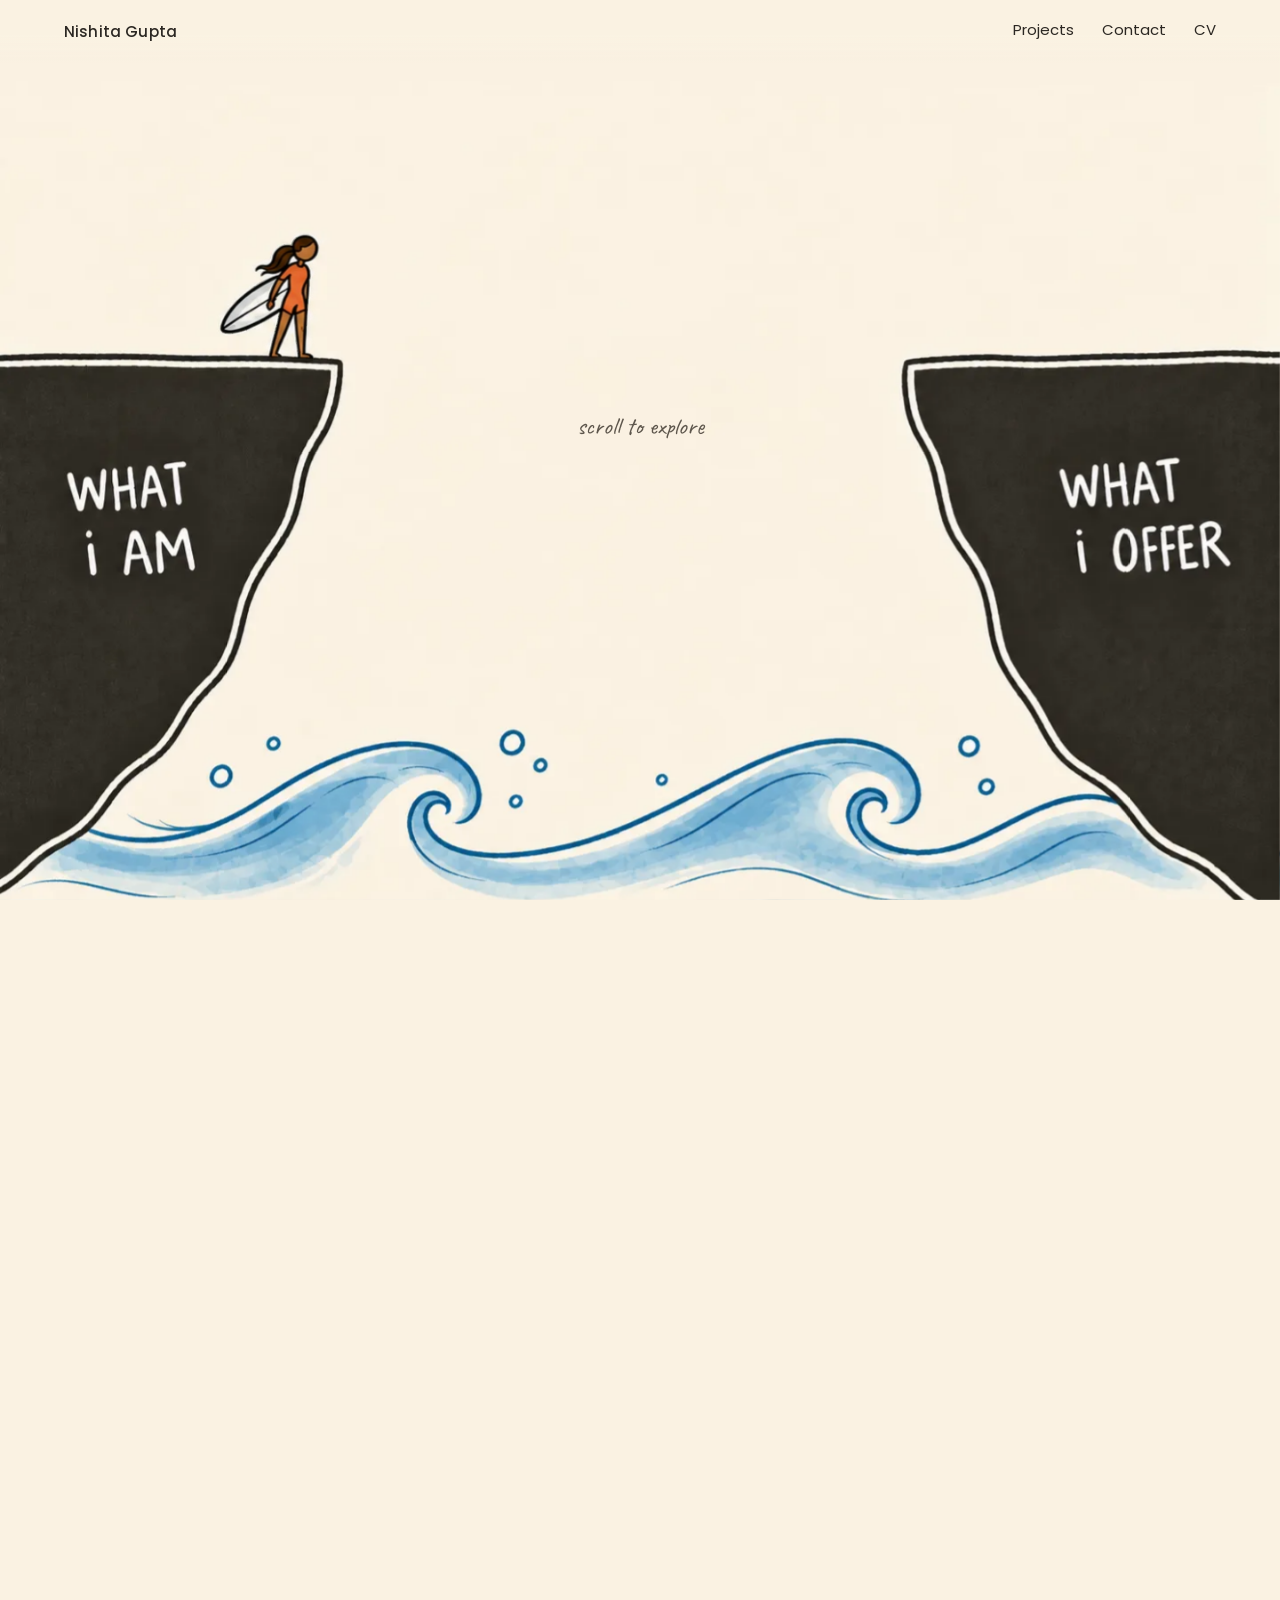
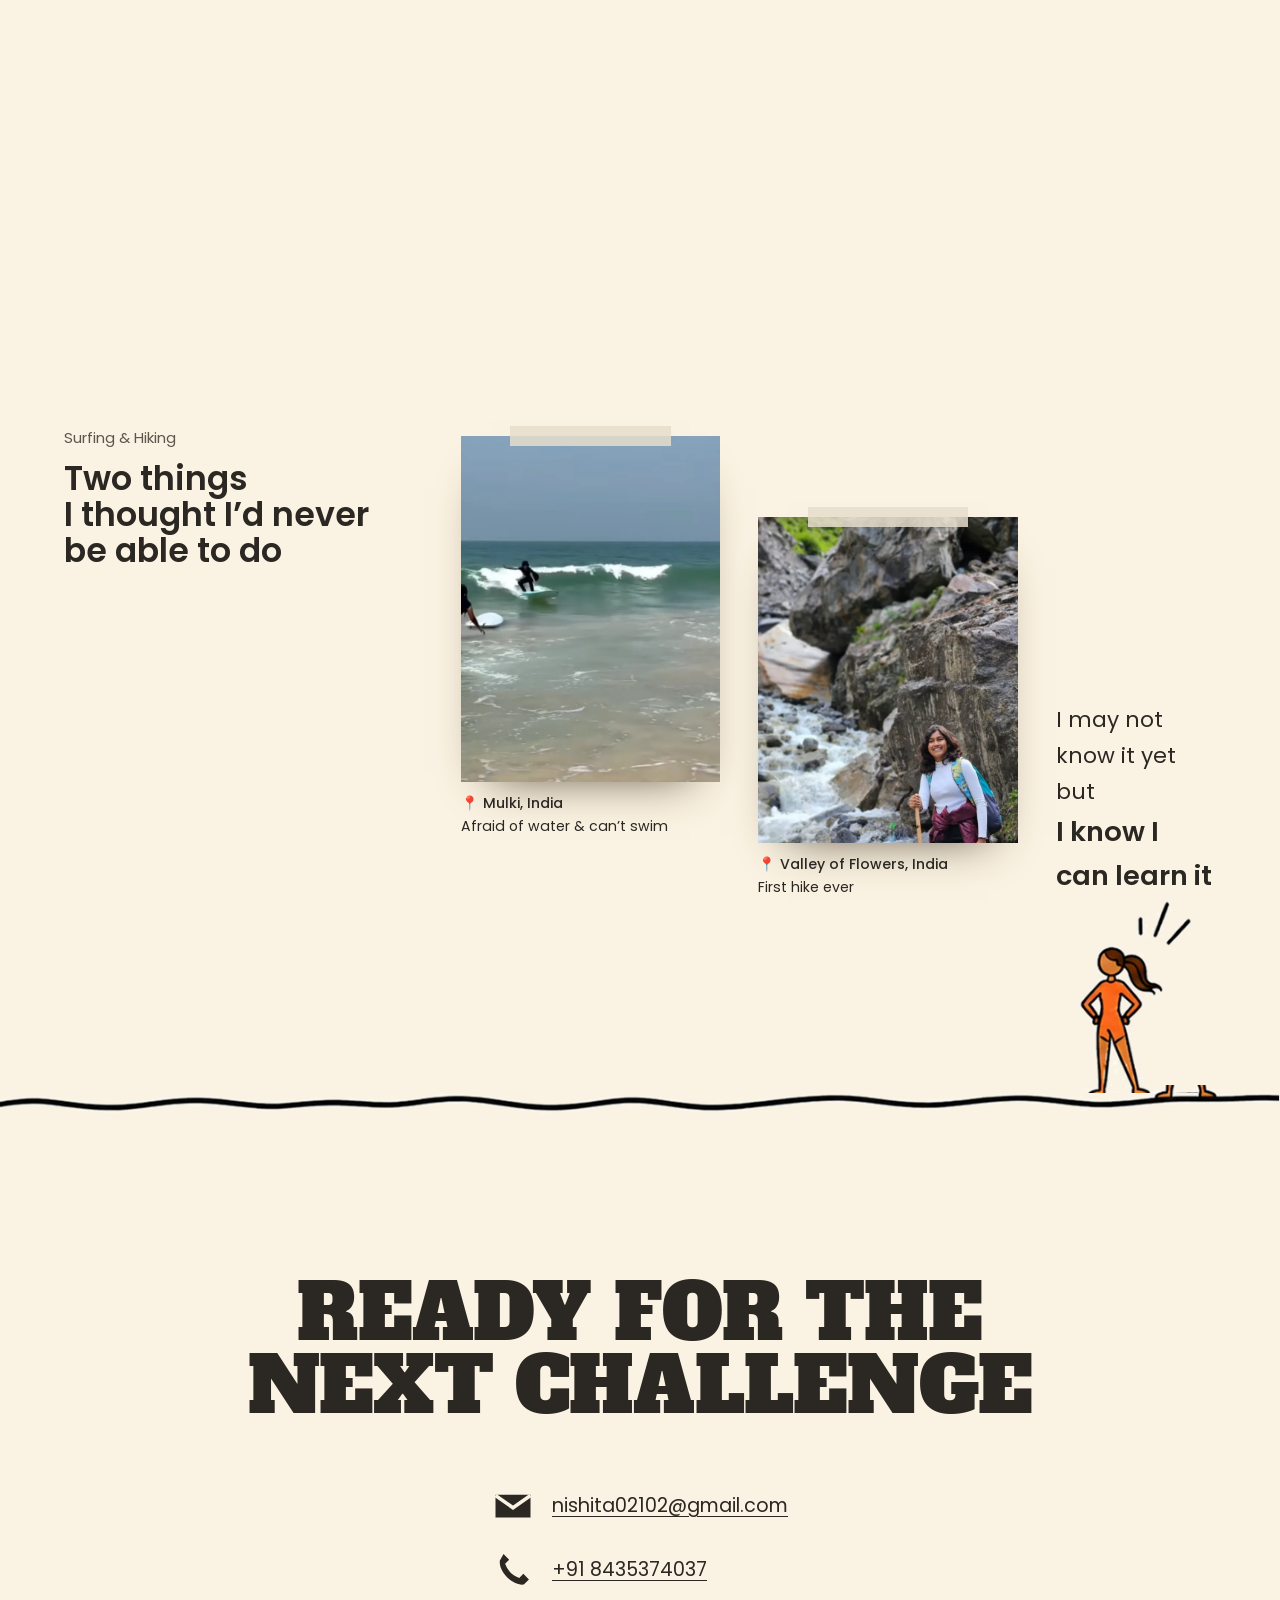
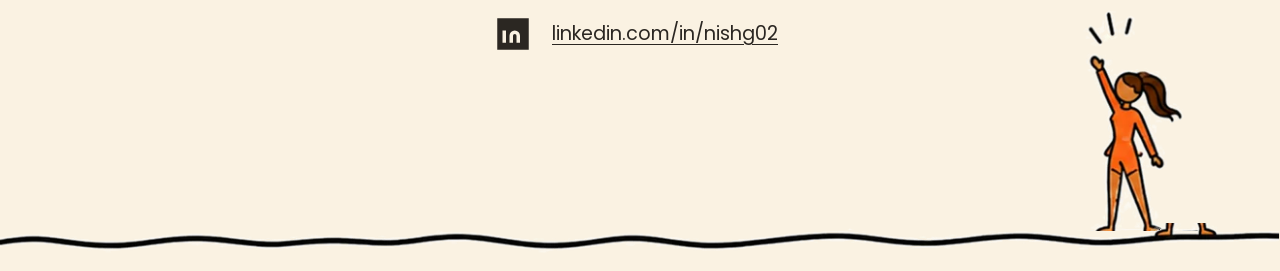
==== commit 72f23ab2: "feat: open on the storyboard frame that holds both cliffs The take starts tight on the left cliff an" ====
--- a/site/index.html
+++ b/site/index.html
@@ -30,8 +30,14 @@
   <section id="story" aria-label="Introduction">
     <div class="stage">
       <canvas id="film" width="1200" height="675" aria-hidden="true"></canvas>
+      <!-- The storyboard's opening frame, which holds both cliffs together.
+           The take itself starts tighter, so the page opens on this and
+           dissolves into the film on the first stretch of scroll. -->
+      <img class="opening" id="opening" src="assets/opening.webp"
+           alt="A surfer stands with her board on a cliff marked What I am, facing a second cliff marked What I offer across the water"
+           width="1440" height="1024">
       <img class="hero-figure" id="heroFigure" src="assets/hero-figure.webp"
-           alt="" width="185" height="158" aria-hidden="true">
+           alt="" width="193" height="141" aria-hidden="true">
       <button class="hero-poke" id="heroPoke" type="button" aria-label="Say hello to the surfer"></button>
       <p class="film-loading" id="filmLoading">Waxing the board…</p>
 
--- a/site/style.css
+++ b/site/style.css
@@ -117,15 +117,24 @@
 }
 .film-loading[hidden] { display: block; opacity: 0; pointer-events: none; }
 
-/* She is drawn twice: once in the film, once as this cut-out sitting exactly
-   on top of it, so she can react without the scene moving. */
+/* The wide opening frame, dissolving into the tighter take beneath it. */
+.opening {
+  position: absolute;
+  inset: 0;
+  width: 100%;
+  height: 100%;
+  object-fit: cover;
+  transform-origin: 0 0;       /* the registration maths assumes this */
+  will-change: opacity, transform;
+}
+
+/* She is drawn once more as this cut-out, sitting exactly on top of the
+   opening frame, so she can react without the scene moving. */
 .hero-figure {
   position: absolute;
   transform-origin: 50% 100%;
-  transition: transform .45s cubic-bezier(.34, 1.56, .64, 1), opacity .3s;
-  pointer-events: none;
-}
-.hero-figure.gone { opacity: 0; }
+  pointer-events: none;   /* opacity is driven per frame; no transition to fight */
+}
 .hero-figure.poked { animation: poke 1.1s ease-in-out; }
 @keyframes poke {
   0%   { transform: rotate(0) translateY(0); }
@@ -272,6 +281,10 @@
 .services li.in { opacity: 1; transform: none; }
 
 /* ---------- off the clock -------------------------------------------- */
+/* These sections park a figure and the ink line against their own bottom
+   edge, so they have to be the positioning context for them. */
+#personal, #contact { position: relative; }
+
 #personal { padding: clamp(70px, 14vh, 170px) var(--gutter) clamp(180px, 26vh, 280px); }
 
 .personal-grid {
@@ -350,7 +363,7 @@
 @media (max-width: 860px) {
   /* A portrait screen cannot crop 16:9 without swallowing her whole, so the
      film sits along the foot of the frame and the words live above it. */
-  #film { object-fit: contain; object-position: center bottom; }
+  #film, .opening { object-fit: contain; object-position: center bottom; }
   #story { height: 820svh; }
   .act { padding-top: 76px; }
   .act-title b { font-size: clamp(22px, 7vw, 30px); }
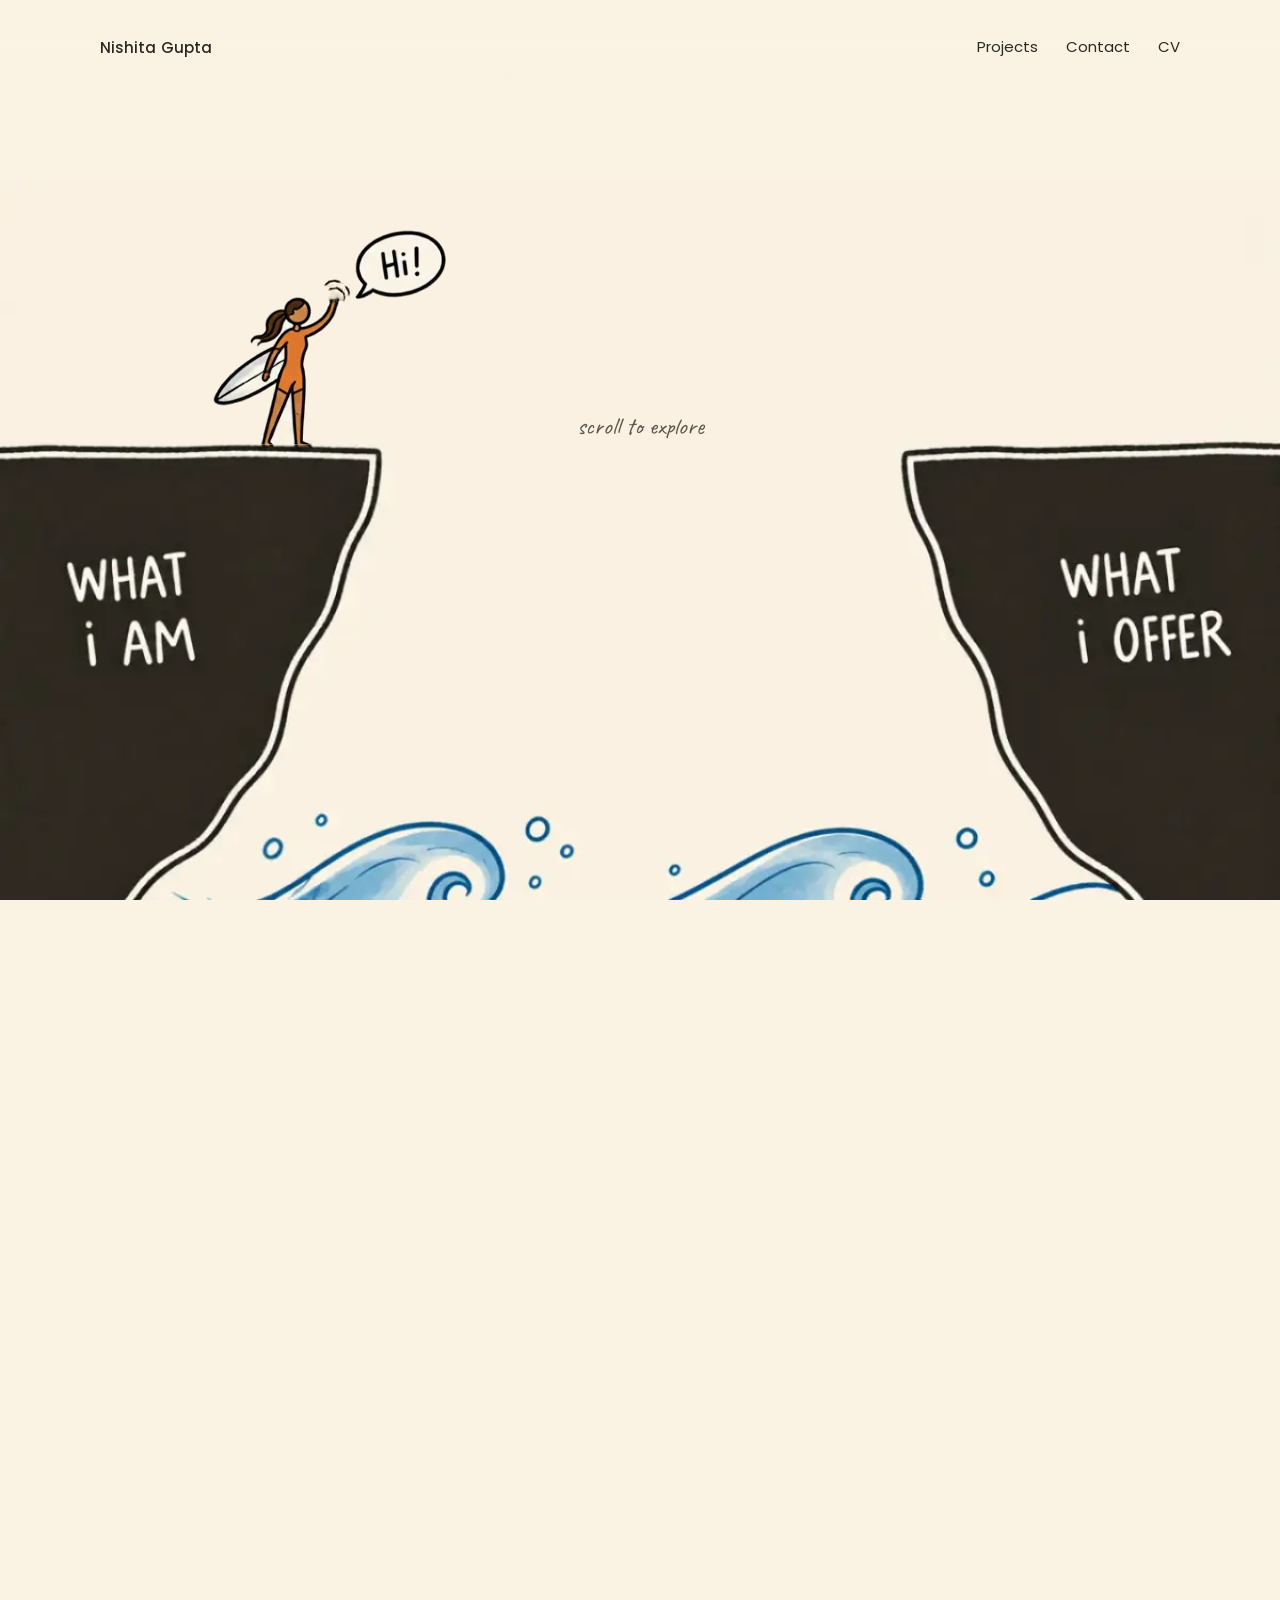
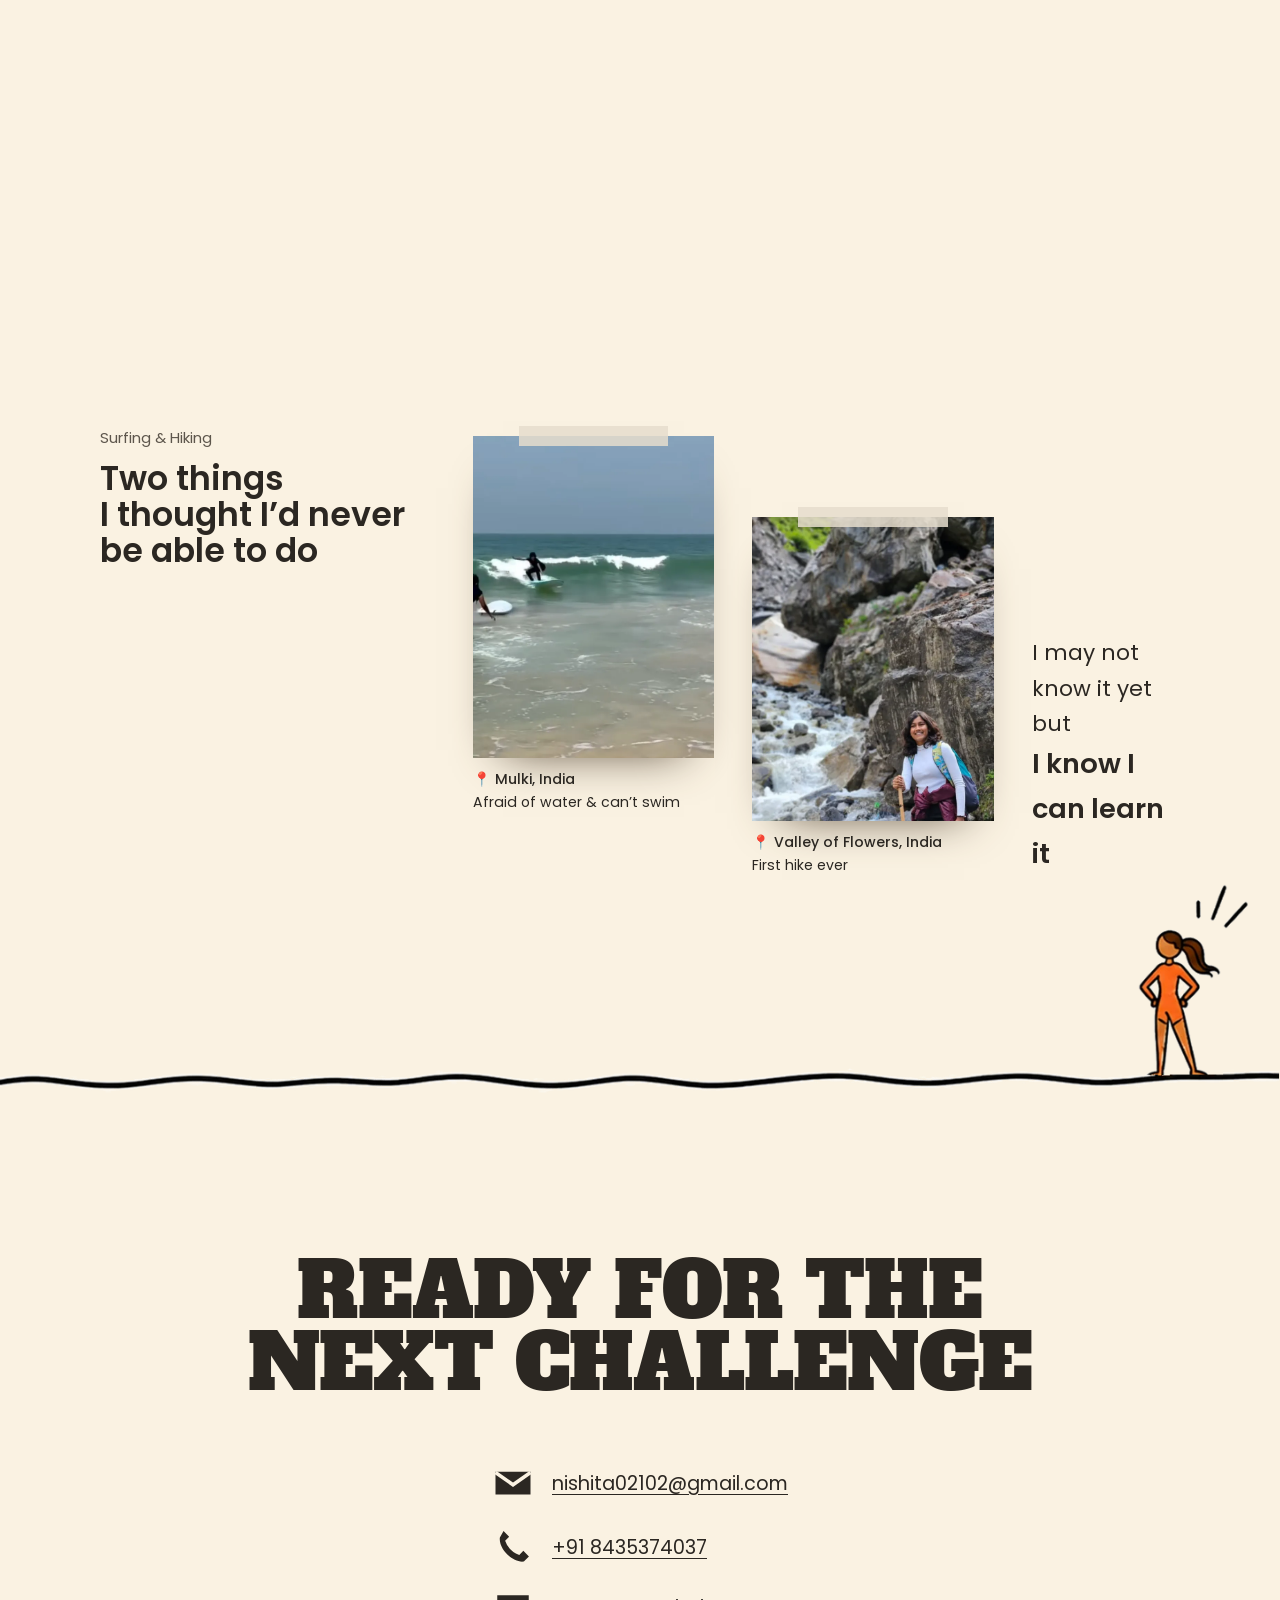
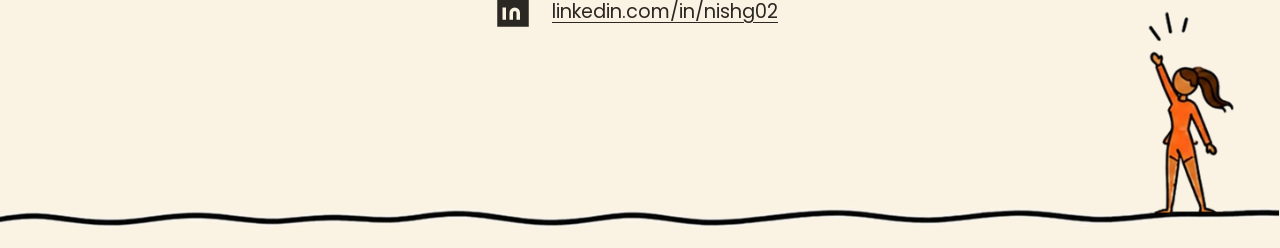
==== commit 24e4264f: "feat: run the scroll on the Firefly take and set margins from the Figma The new take opens and close" ====
--- a/site/index.html
+++ b/site/index.html
@@ -29,15 +29,10 @@
        Scroll scrubs the film; every caption is laid over it. -->
   <section id="story" aria-label="Introduction">
     <div class="stage">
-      <canvas id="film" width="1200" height="675" aria-hidden="true"></canvas>
-      <!-- The storyboard's opening frame, which holds both cliffs together.
-           The take itself starts tighter, so the page opens on this and
-           dissolves into the film on the first stretch of scroll. -->
-      <img class="opening" id="opening" src="assets/opening.webp"
-           alt="A surfer stands with her board on a cliff marked What I am, facing a second cliff marked What I offer across the water"
-           width="1440" height="1024">
+      <canvas id="film" width="1200" height="675" role="img"
+              aria-label="A surfer waves from a cliff marked What I am, across the water from a second cliff marked What I offer"></canvas>
       <img class="hero-figure" id="heroFigure" src="assets/hero-figure.webp"
-           alt="" width="193" height="141" aria-hidden="true">
+           alt="" width="250" height="220" aria-hidden="true">
       <button class="hero-poke" id="heroPoke" type="button" aria-label="Say hello to the surfer"></button>
       <p class="film-loading" id="filmLoading">Waxing the board…</p>
 
@@ -153,7 +148,7 @@
       </figure>
       <p class="personal-outro reveal">I may not know it yet but<br><b>I know I can learn it</b></p>
     </div>
-    <img class="hips" src="assets/pose-hips.webp" alt="" width="156" height="228" aria-hidden="true">
+    <img class="hips" src="assets/pose-hips.webp" alt="" width="156" height="225" aria-hidden="true">
     <img class="squiggle" src="assets/squiggle.webp" alt="" width="1440" height="54" aria-hidden="true">
   </section>
 
@@ -167,7 +162,7 @@
       <li><svg viewBox="0 0 24 24" aria-hidden="true"><path d="M3 3h18v18H3z"/><path d="M7 10v7M7 7v.01M11 17v-4a2 2 0 014 0v4" class="knock"/></svg>
         <a href="https://www.linkedin.com/in/nishg02/" target="_blank" rel="noopener">linkedin.com/in/nishg02</a></li>
     </ul>
-    <img class="pointer" src="assets/pose-point.webp" alt="" width="132" height="230" aria-hidden="true">
+    <img class="pointer" src="assets/pose-point.webp" alt="" width="138" height="239" aria-hidden="true">
     <img class="squiggle" src="assets/squiggle.webp" alt="" width="1440" height="54" aria-hidden="true">
   </section>
 
--- a/site/style.css
+++ b/site/style.css
@@ -9,8 +9,9 @@
   --orange:  #e8622a;
   --rule:    #ddd2bb;
 
-  --gutter: clamp(20px, 5vw, 96px);
-  --wide:   1240px;
+  /* The storyboard's margins: 112px either side of a 1440 frame. */
+  --gutter: clamp(20px, 7.78vw, 160px);
+  --wide:   1440px;
   --display: "Alfa Slab One", Georgia, serif;
   --body:    "Poppins", system-ui, sans-serif;
   --hand:    "Caveat", cursive;
@@ -78,7 +79,7 @@
   justify-content: space-between;
   align-items: center;
   gap: 24px;
-  padding: 18px var(--gutter);
+  padding: clamp(16px, 2.7vw, 40px) var(--gutter) 18px;
   background: linear-gradient(var(--paper) 55%, transparent);
 }
 .nav-name { font-weight: 500; text-decoration: none; letter-spacing: 0.01em; }
@@ -99,12 +100,20 @@
   height: 100svh;
   overflow: hidden;
 }
+/* The film is fitted to the width and stood on the foot of the screen, as
+   the storyboard frames are: both cliffs whole, open paper above them for
+   the words. Only a screen wider than the film itself crops it, top and
+   bottom, so the paper never runs out at the sides. */
 #film {
   position: absolute;
   inset: 0;
   width: 100%;
   height: 100%;
-  object-fit: cover;
+  object-fit: contain;
+  object-position: center bottom;
+}
+@media (min-aspect-ratio: 16/9) {
+  #film { object-fit: cover; }
 }
 .film-loading {
   position: absolute;
@@ -117,19 +126,9 @@
 }
 .film-loading[hidden] { display: block; opacity: 0; pointer-events: none; }
 
-/* The wide opening frame, dissolving into the tighter take beneath it. */
-.opening {
-  position: absolute;
-  inset: 0;
-  width: 100%;
-  height: 100%;
-  object-fit: cover;
-  transform-origin: 0 0;       /* the registration maths assumes this */
-  will-change: opacity, transform;
-}
-
-/* She is drawn once more as this cut-out, sitting exactly on top of the
-   opening frame, so she can react without the scene moving. */
+/* She is lifted out of the film's first frame as this cut-out, sitting
+   exactly where she was painted out, so she can react without the scene
+   moving with her. */
 .hero-figure {
   position: absolute;
   transform-origin: 50% 100%;
@@ -153,7 +152,7 @@
 .act {
   position: absolute;
   inset: 0;
-  padding: clamp(84px, 12vh, 124px) var(--gutter) 0;
+  padding: clamp(84px, 14.3vh, 160px) var(--gutter) 0;
   opacity: 0;
   visibility: hidden;
   transition: opacity .45s ease;
@@ -194,12 +193,12 @@
   position: absolute;
   left: var(--gutter);
   right: var(--gutter);
-  top: clamp(140px, 20vh, 200px);
-  max-width: min(var(--wide), 1010px);
+  top: 33.5vh;
+  max-width: var(--wide);
   margin-inline: auto;
   display: grid;
-  grid-template-columns: minmax(150px, 4fr) 7fr;
-  gap: clamp(20px, 3.5vw, 56px);
+  grid-template-columns: minmax(150px, 1fr) 62.4%;
+  gap: clamp(20px, 3.4vw, 49px);
   align-items: start;
   opacity: 0;
   visibility: hidden;
@@ -218,7 +217,8 @@
 .meta { margin: 0; color: var(--ink-soft); font-size: 0.95em; }
 .card img {
   width: 100%;
-  max-height: min(37vh, 330px);
+  aspect-ratio: 759 / 386;
+  max-height: 37.7vh;
   object-fit: cover;
   border-radius: 2px;
   box-shadow: 0 18px 40px -28px #4a3b2a;
@@ -243,14 +243,14 @@
   list-style: none;
   margin: clamp(22px, 4vh, 44px) 0 0;
   padding: 0;
-  max-width: min(54%, 620px);
-  display: grid;
-  gap: clamp(8px, 1.5vh, 18px);
+  max-width: min(46%, 560px);
+  display: grid;
+  gap: clamp(4px, 0.9vh, 12px);
 }
 .timeline li {
   display: grid;
-  grid-template-columns: 6.2em 1fr;
-  gap: 14px;
+  grid-template-columns: 4.6em 1fr;
+  gap: 1.1em;
   align-items: baseline;
   opacity: 0;
   transform: translateY(18px);
@@ -266,11 +266,11 @@
   list-style: none;
   margin: 0;
   padding: 0;
+  margin: calc(17vh - clamp(84px, 14.3vh, 160px)) auto 0;
   max-width: 46%;
   display: grid;
   gap: clamp(6px, 1.4vh, 18px);
-  align-content: center;
-  height: 68%;
+  text-align: center;
 }
 .services li {
   font: 400 clamp(19px, 2.6vw, 38px)/1.25 var(--display);
@@ -325,7 +325,11 @@
 }
 .personal-outro b { font-size: 1.25em; font-weight: 600; }
 
-.hips { position: absolute; right: clamp(20px, 6vw, 110px); bottom: 40px; width: clamp(90px, 10vw, 156px); }
+/* She stands on the ink line, as in the storyboard. The line is the full
+   width of the page, so it scales with vw; her feet are pinned to it in the
+   same units — the line's top sits 39/1440 of the width above its foot. */
+.hips, .pointer { position: absolute; bottom: calc(100vw * 39 / 1440); }
+.hips { right: calc(100vw * 22 / 1440); width: max(80px, calc(100vw * 156 / 1440)); }
 
 .squiggle { position: absolute; inset: auto 0 0 0; width: 100%; height: auto; }
 
@@ -354,16 +358,13 @@
 .contact a { font-size: clamp(15px, 1.5vw, 21px); text-decoration-thickness: 1px; text-underline-offset: 4px; }
 .contact a:hover { color: var(--orange); }
 
-.pointer { position: absolute; right: clamp(20px, 6vw, 110px); bottom: 40px; width: clamp(90px, 10vw, 132px); }
+.pointer { right: calc(100vw * 30 / 1440); width: max(72px, calc(100vw * 138 / 1440)); }
 
 .reveal { opacity: 0; transform: translateY(26px); transition: opacity .6s ease, transform .6s ease; }
 .reveal.in { opacity: 1; transform: none; }
 
 /* ---------- narrow screens -------------------------------------------- */
 @media (max-width: 860px) {
-  /* A portrait screen cannot crop 16:9 without swallowing her whole, so the
-     film sits along the foot of the frame and the words live above it. */
-  #film, .opening { object-fit: contain; object-position: center bottom; }
   #story { height: 820svh; }
   .act { padding-top: 76px; }
   .act-title b { font-size: clamp(22px, 7vw, 30px); }
@@ -375,18 +376,16 @@
   }
   .card img { max-height: 30vh; }
   .timeline { margin-top: 14px; }
-  .services { height: 46%; }
   .card h3 { font-size: clamp(19px, 5.5vw, 26px); }
   .btn { margin-top: 12px; }
   .timeline { max-width: 100%; gap: 6px; }
   .timeline li { grid-template-columns: 5.4em 1fr; gap: 10px; }
-  .services { max-width: 100%; height: 60%; }
+  .services { max-width: 100%; }
   .personal-grid { gap: 22px; }
   .personal-intro { grid-column: 1 / -1; }
   .polaroid { grid-column: 1 / 7; }
   .polaroid-low { grid-column: 7 / -1; }
   .personal-outro { grid-column: 1 / -1; margin-top: 40px; }
-  .hips, .pointer { position: static; margin: 40px auto 0; }
 }
 
 @media (prefers-reduced-motion: reduce) {
@@ -406,7 +405,6 @@
   .cards { display: grid; gap: 40px; }
   .card { position: static; opacity: 1; visibility: visible; margin-block: 0; }
   .timeline li, .services li, .reveal { opacity: 1; transform: none; transition: none; }
-  .services { height: auto; }
 }
 
 /* ---------- the CV, full bleed ---------------------------------------- */
